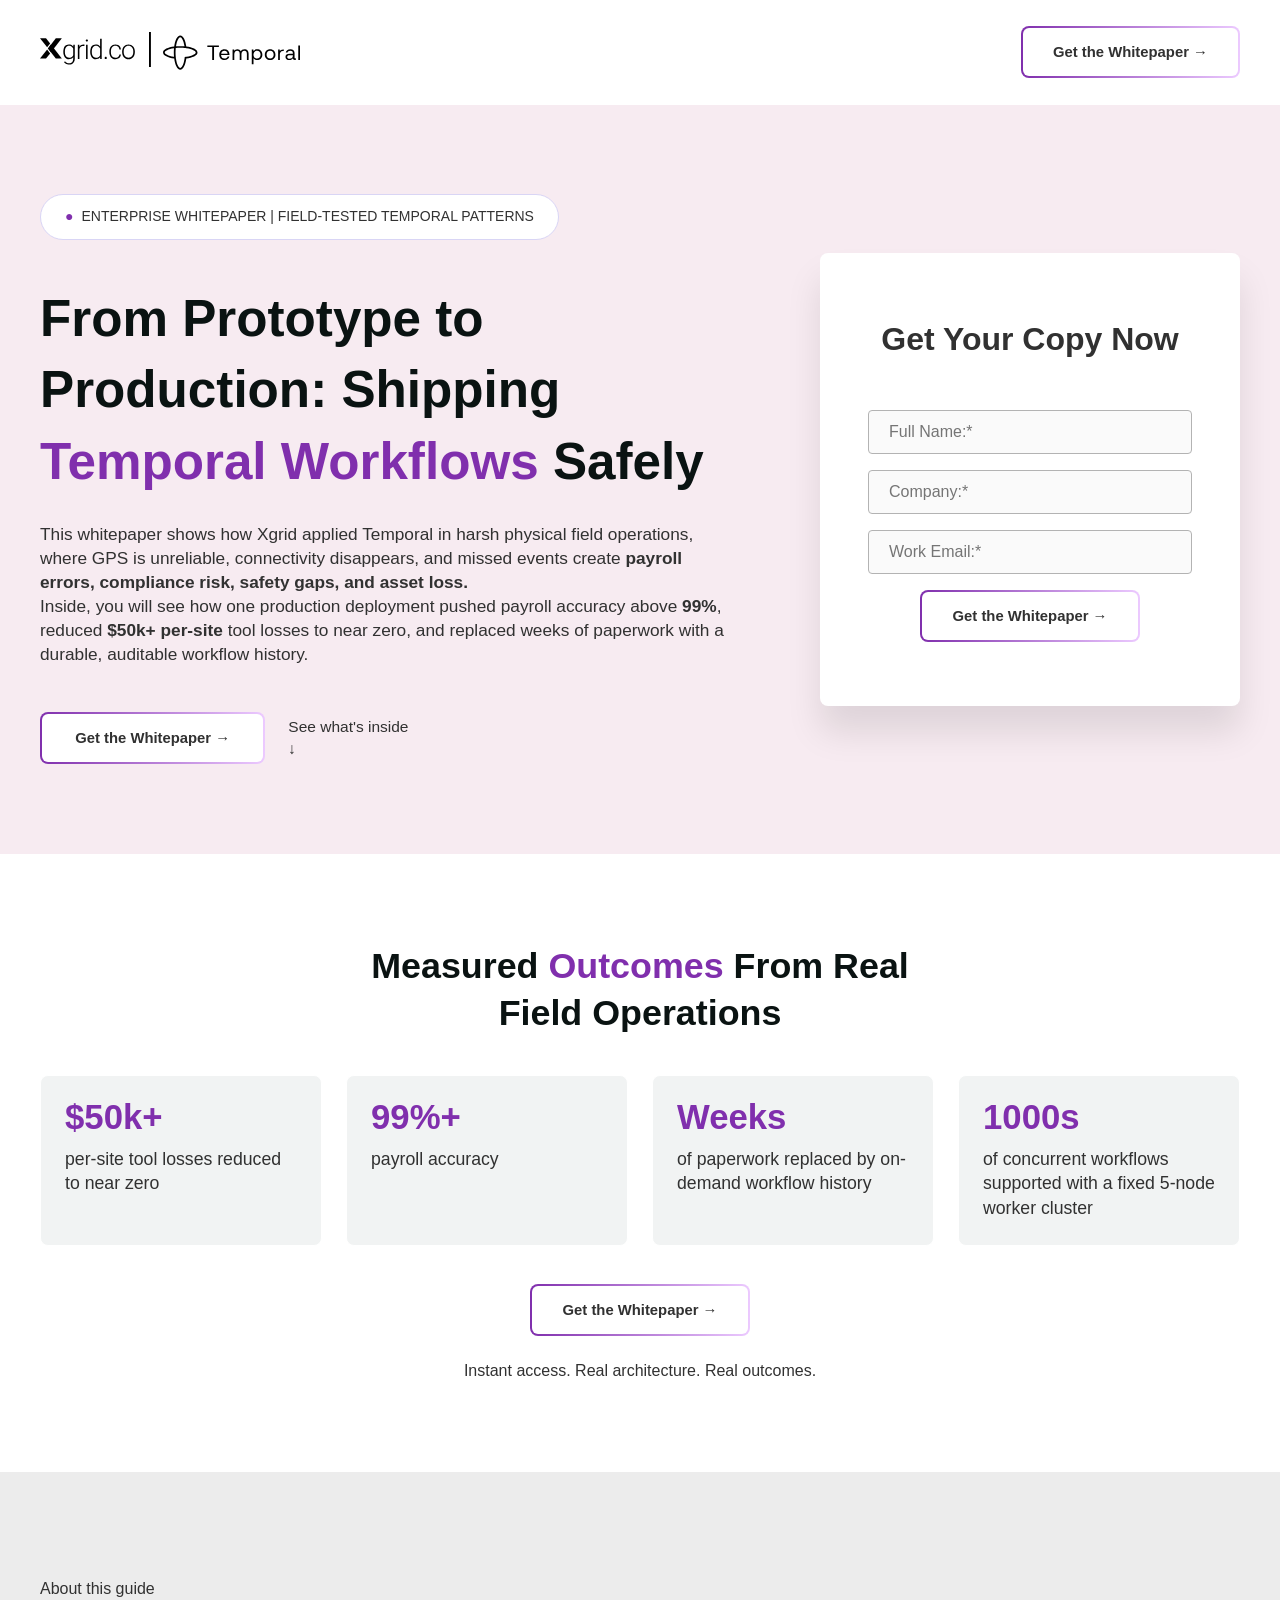
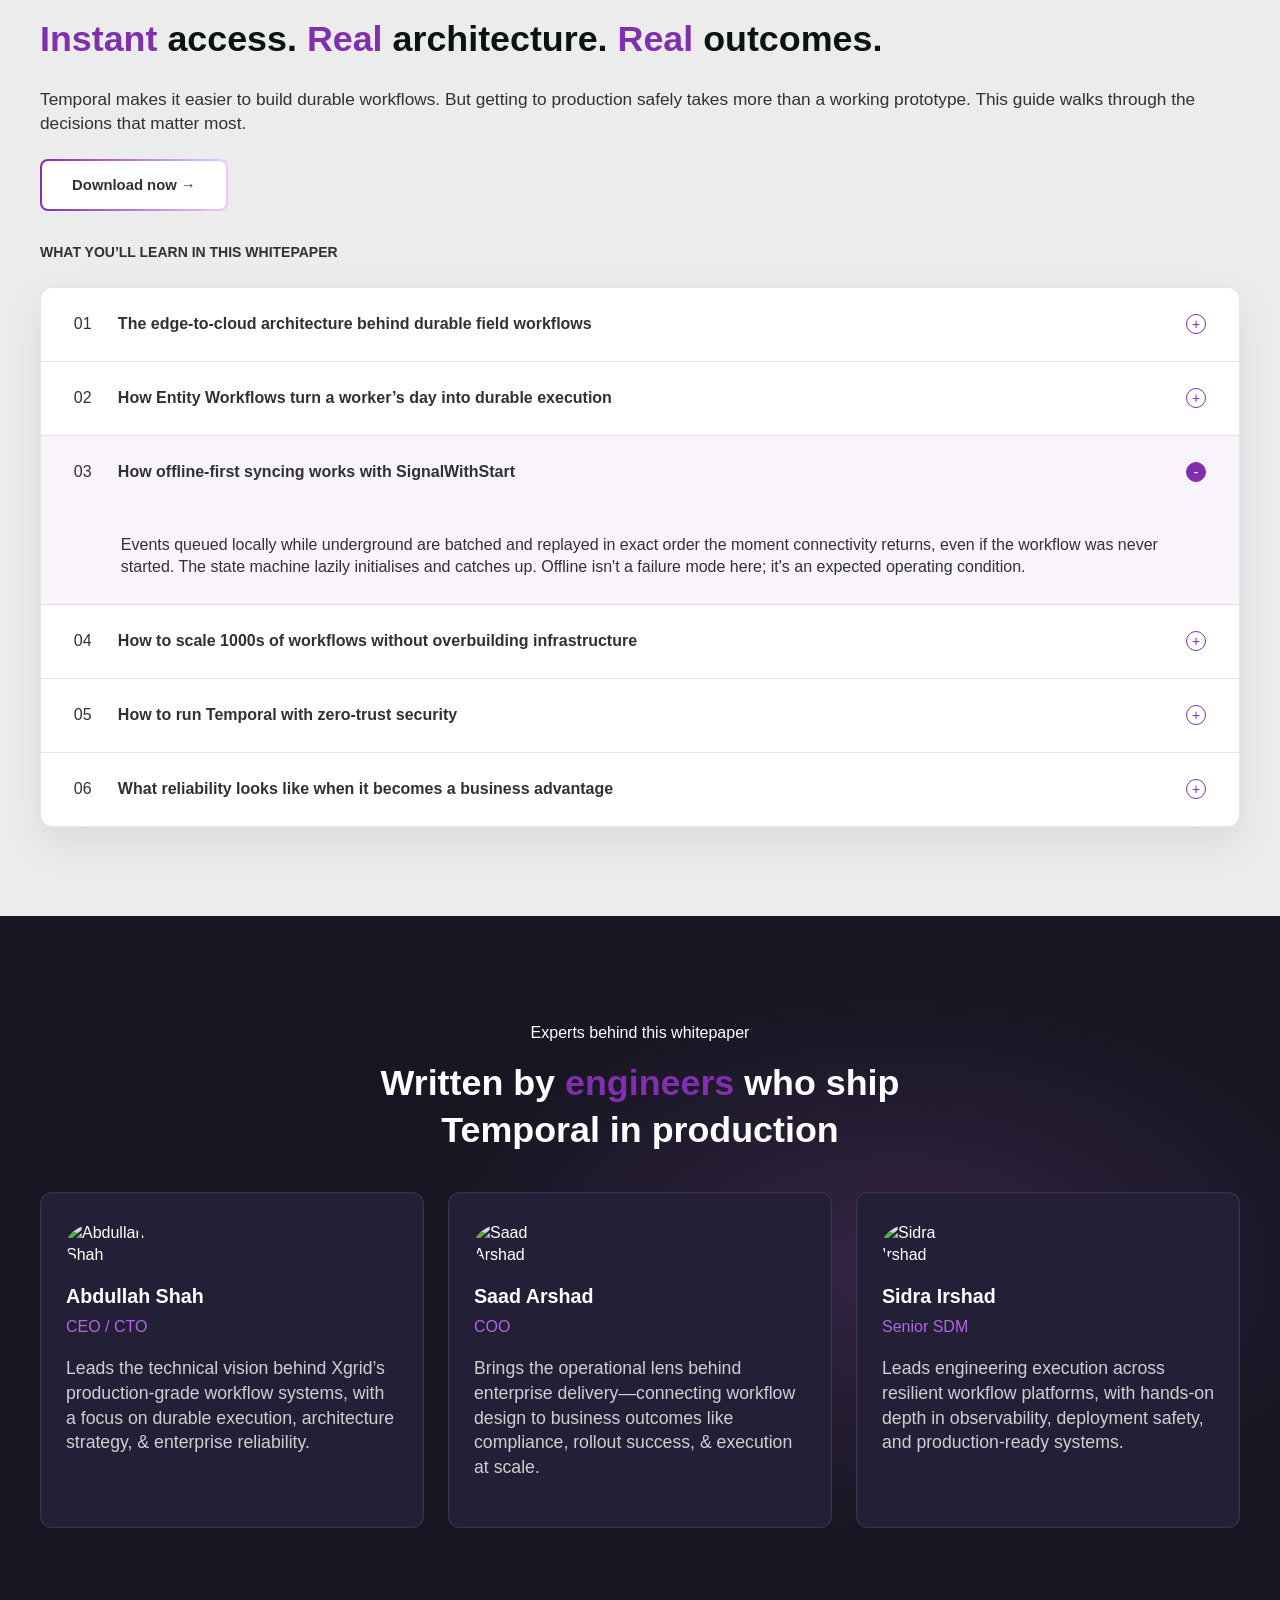
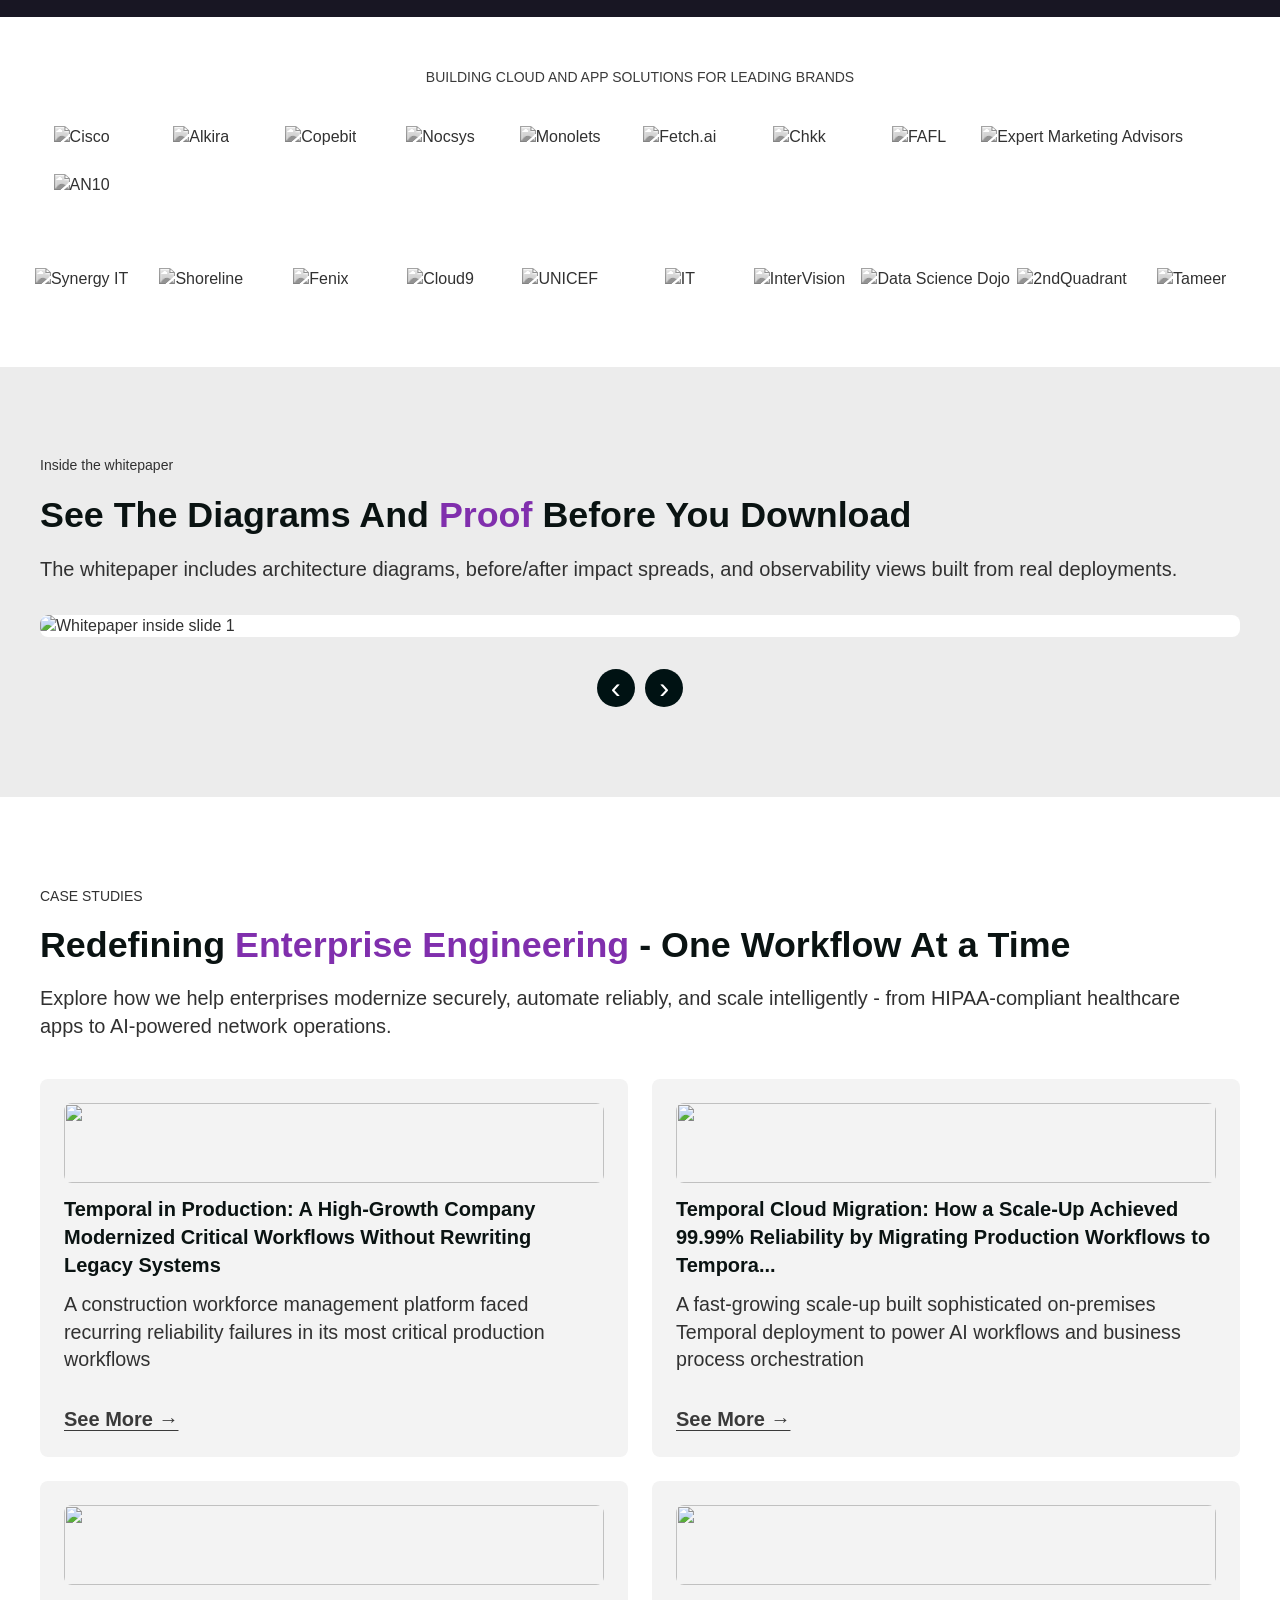
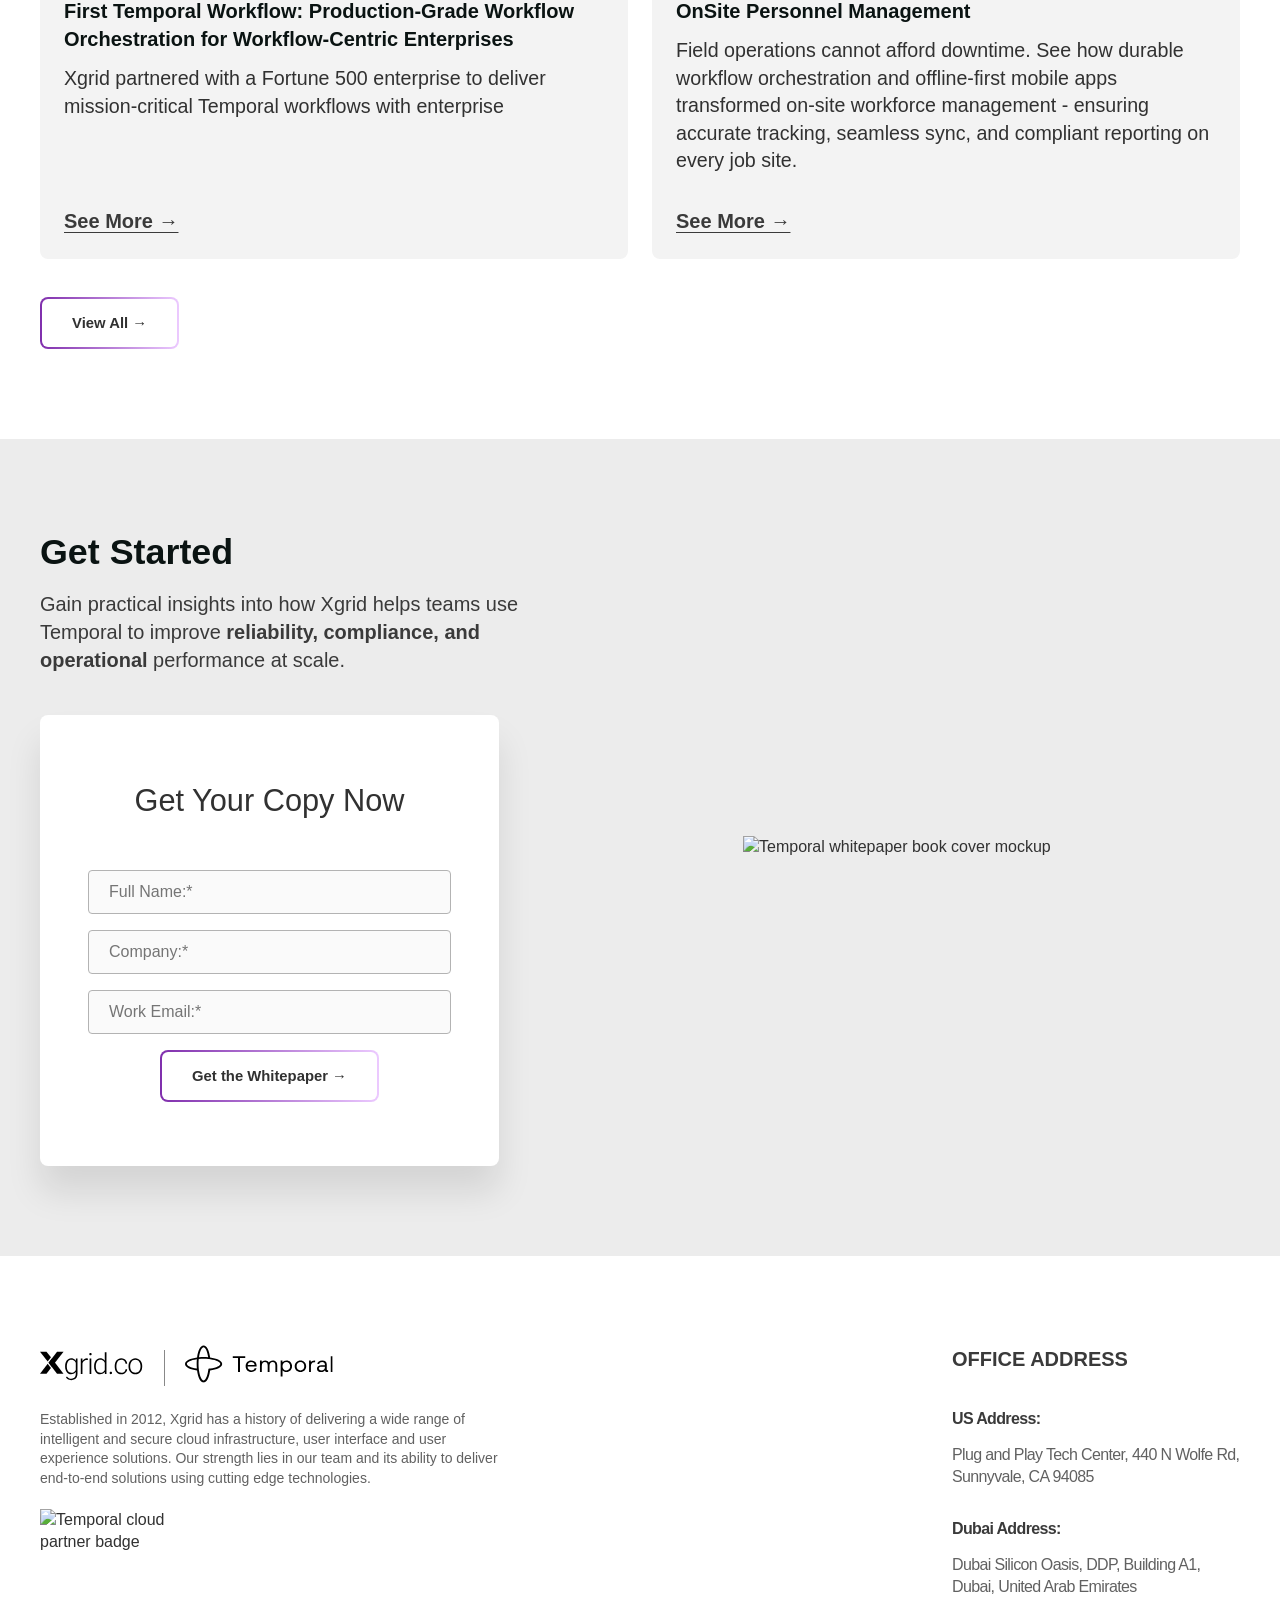
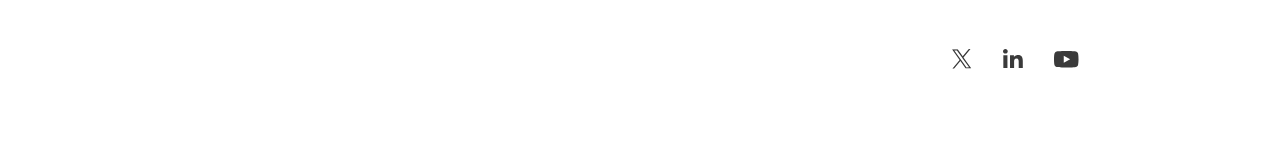
==== checklist.html @ 54983af6 "init" ====
<!doctype html>
<html lang="en">

<head>
  <meta charset="UTF-8" />
  <meta name="viewport" content="width=device-width, initial-scale=1.0" />
  <title>Temporal Whitepaper Landing Page</title>
  <link rel="stylesheet" href="styles/main.css" />
</head>

<body>
  <main class="whitepaper-page">
    <header class="site-header" aria-label="Top header">
      <div class="container site-header__inner">
        <div class="site-header__logos">
          <a class="site-header__brand" href="https://www.xgrid.co/" aria-label="Xgrid and Temporal"
            style=" margin-bottom: 0 !important; ">
            <svg width="104" height="38" viewBox="0 0 104 38" fill="none" xmlns="http://www.w3.org/2000/svg">
              <path d="M8.59235 17.6768L17.0143 28.6657H23.5039L11.803 13.4921L8.59235 17.6768Z" fill="black" />
              <path d="M23.5442 6.6478L11.8176 21.8723L8.59235 17.6771L17.0546 6.6478H23.5442Z" fill="black" />
              <path d="M0.000366211 28.6662L7.70159 18.8565L10.9268 23.0517L6.48995 28.6662H0.000366211Z"
                fill="black" />
              <path d="M0.000305176 6.64792L7.70153 16.4575L10.9268 12.2624L6.48989 6.64792H0.000305176Z"
                fill="black" />
              <path
                d="M35.9117 13.6243H37.489V28.7289C37.489 30.0646 37.2332 31.2109 36.7216 32.1676C36.2196 33.1244 35.5044 33.8586 34.576 34.3701C33.6571 34.8816 32.5725 35.1374 31.322 35.1374C30.6874 35.1374 30.0337 35.0379 29.3611 34.839C28.698 34.6495 28.0681 34.3559 27.4713 33.958C26.8839 33.5696 26.3819 33.0865 25.9651 32.5087L26.9171 31.4714C27.5423 32.2292 28.2102 32.7834 28.9206 33.1339C29.6311 33.4938 30.3984 33.6738 31.2226 33.6738C32.1983 33.6738 33.0224 33.4796 33.695 33.0912C34.3771 32.7028 34.8934 32.1439 35.2439 31.4145C35.6038 30.6851 35.7838 29.8089 35.7838 28.7858V17.0061L35.9117 13.6243ZM25.1125 21.4679V21.1695C25.1125 19.9759 25.2451 18.9007 25.5104 17.9439C25.7851 16.9777 26.1782 16.1535 26.6898 15.4715C27.2013 14.78 27.8218 14.2542 28.5512 13.8942C29.2901 13.5248 30.1237 13.3401 31.0521 13.3401C31.9425 13.3401 32.7335 13.4869 33.425 13.7806C34.1166 14.0742 34.7134 14.4958 35.2154 15.0452C35.7175 15.5946 36.1201 16.2483 36.4232 17.0061C36.7359 17.764 36.9632 18.607 37.1053 19.5354V23.3293C36.9916 24.2008 36.7832 25.0013 36.4801 25.7307C36.1769 26.4507 35.7743 27.0806 35.2723 27.6206C34.7702 28.1511 34.1639 28.5632 33.4535 28.8568C32.7525 29.141 31.9425 29.2831 31.0236 29.2831C30.1048 29.2831 29.2806 29.0936 28.5512 28.7147C27.8218 28.3358 27.2013 27.8006 26.6898 27.1091C26.1782 26.4081 25.7851 25.5792 25.5104 24.6224C25.2451 23.6656 25.1125 22.6141 25.1125 21.4679ZM26.8176 21.1695V21.4679C26.8176 22.3678 26.9076 23.2014 27.0876 23.9688C27.2676 24.7361 27.5423 25.4039 27.9118 25.9723C28.2812 26.5407 28.7501 26.9859 29.3185 27.308C29.8869 27.6301 30.5547 27.7911 31.322 27.7911C32.2978 27.7911 33.1172 27.6064 33.7803 27.2369C34.4434 26.858 34.9691 26.3607 35.3575 25.7449C35.7459 25.1197 36.0301 24.4377 36.2101 23.6988V19.2796C36.1059 18.7776 35.9449 18.266 35.727 17.745C35.5186 17.224 35.2249 16.7456 34.846 16.3099C34.4765 15.8646 34.0029 15.5094 33.425 15.2441C32.8567 14.9694 32.1651 14.8321 31.3505 14.8321C30.5737 14.8321 29.8964 14.9931 29.3185 15.3152C28.7501 15.6373 28.2812 16.0872 27.9118 16.6651C27.5423 17.2335 27.2676 17.9013 27.0876 18.6686C26.9076 19.4359 26.8176 20.2696 26.8176 21.1695ZM42.4634 16.1678V28.9989H40.7725V13.6243H42.4208L42.4634 16.1678ZM47.9056 13.5106L47.863 15.0736C47.6735 15.0452 47.4888 15.0215 47.3088 15.0026C47.1289 14.9836 46.9347 14.9742 46.7262 14.9742C45.9874 14.9742 45.3385 15.1115 44.7796 15.3862C44.2301 15.6515 43.7659 16.0257 43.387 16.5088C43.0081 16.9824 42.7192 17.5413 42.5202 18.1855C42.3213 18.8202 42.2076 19.5022 42.1792 20.2317L41.554 20.4732C41.554 19.4691 41.6582 18.536 41.8666 17.674C42.075 16.8119 42.3924 16.0588 42.8186 15.4147C43.2544 14.761 43.7991 14.2542 44.4527 13.8942C45.1158 13.5248 45.8926 13.3401 46.7831 13.3401C47.001 13.3401 47.2141 13.359 47.4225 13.3969C47.6404 13.4253 47.8014 13.4632 47.9056 13.5106ZM51.3028 13.6243V28.9989H49.6119V13.6243H51.3028ZM49.3135 9.1909C49.3135 8.85935 49.413 8.58463 49.6119 8.36675C49.8203 8.1394 50.1092 8.02573 50.4787 8.02573C50.8292 8.02573 51.1086 8.1394 51.317 8.36675C51.5349 8.58463 51.6439 8.85935 51.6439 9.1909C51.6439 9.49404 51.5349 9.75928 51.317 9.98663C51.1086 10.2045 50.8292 10.3135 50.4787 10.3135C50.1092 10.3135 49.8203 10.2045 49.6119 9.98663C49.413 9.75928 49.3135 9.49404 49.3135 9.1909ZM64.7746 26.0149V7.17316H66.4797V28.9989H64.8882L64.7746 26.0149ZM54.1032 21.4679V21.1695C54.1032 19.9759 54.2406 18.9007 54.5153 17.9439C54.79 16.9777 55.1832 16.1535 55.6947 15.4715C56.2157 14.78 56.8409 14.2542 57.5704 13.8942C58.2998 13.5248 59.1239 13.3401 60.0428 13.3401C60.9427 13.3401 61.7385 13.4869 62.43 13.7806C63.1215 14.0742 63.7136 14.4958 64.2062 15.0452C64.7082 15.5946 65.1108 16.2483 65.414 17.0061C65.7266 17.764 65.9539 18.607 66.096 19.5354V23.3293C65.9824 24.2008 65.774 25.0013 65.4708 25.7307C65.1677 26.4507 64.7651 27.0806 64.263 27.6206C63.7609 28.1511 63.1547 28.5632 62.4442 28.8568C61.7432 29.141 60.9333 29.2831 60.0144 29.2831C59.105 29.2831 58.2856 29.0936 57.5561 28.7147C56.8267 28.3358 56.2062 27.8006 55.6947 27.1091C55.1832 26.4081 54.79 25.5792 54.5153 24.6224C54.2406 23.6656 54.1032 22.6141 54.1032 21.4679ZM55.8084 21.1695V21.4679C55.8084 22.3678 55.8984 23.2014 56.0784 23.9688C56.2583 24.7361 56.5331 25.4039 56.9025 25.9723C57.272 26.5407 57.7409 26.9859 58.3092 27.308C58.8776 27.6301 59.5502 27.7911 60.327 27.7911C61.3027 27.7911 62.1221 27.6064 62.7852 27.2369C63.4483 26.858 63.9788 26.3607 64.3767 25.7449C64.7746 25.1197 65.0635 24.4377 65.2435 23.6988V19.2796C65.1298 18.7776 64.964 18.266 64.7461 17.745C64.5283 17.224 64.2299 16.7456 63.8509 16.3099C63.4815 15.8646 63.0078 15.5094 62.43 15.2441C61.8616 14.9694 61.1701 14.8321 60.3554 14.8321C59.5692 14.8321 58.8918 14.9931 58.3235 15.3152C57.7551 15.6373 57.2814 16.0872 56.9025 16.6651C56.5331 17.2335 56.2583 17.9013 56.0784 18.6686C55.8984 19.4359 55.8084 20.2696 55.8084 21.1695ZM69.6353 27.9616C69.6353 27.6301 69.7395 27.3506 69.9479 27.1233C70.1658 26.8864 70.4595 26.768 70.8289 26.768C71.2078 26.768 71.5062 26.8817 71.7241 27.1091C71.942 27.3364 72.0509 27.6206 72.0509 27.9616C72.0509 28.2837 71.942 28.5584 71.7241 28.7858C71.5062 29.0131 71.2078 29.1268 70.8289 29.1268C70.4595 29.1268 70.1658 29.0131 69.9479 28.7858C69.7395 28.5584 69.6353 28.2837 69.6353 27.9616ZM81.2598 27.8195C81.9798 27.8195 82.6523 27.6869 83.2776 27.4217C83.9123 27.1469 84.4333 26.7443 84.8406 26.2139C85.2574 25.6739 85.4942 25.0155 85.5511 24.2387H87.171C87.1236 25.2145 86.8252 26.086 86.2758 26.8533C85.7358 27.6111 85.0253 28.2079 84.1443 28.6437C83.2728 29.07 82.3113 29.2831 81.2598 29.2831C80.1894 29.2831 79.2421 29.0889 78.4179 28.7005C77.6032 28.3121 76.9212 27.7722 76.3718 27.0806C75.8223 26.3796 75.4055 25.565 75.1213 24.6366C74.8466 23.6988 74.7093 22.6899 74.7093 21.61V21.0132C74.7093 19.9333 74.8466 18.9291 75.1213 18.0008C75.4055 17.063 75.8223 16.2483 76.3718 15.5567C76.9212 14.8557 77.6032 14.3111 78.4179 13.9227C79.2326 13.5343 80.1752 13.3401 81.2456 13.3401C82.3445 13.3401 83.3297 13.5627 84.2012 14.0079C85.0822 14.4531 85.7832 15.0831 86.3042 15.8978C86.8347 16.7125 87.1236 17.6787 87.171 18.7965H85.5511C85.5037 17.9724 85.2858 17.2619 84.8974 16.6651C84.5091 16.0683 83.9975 15.6089 83.3628 15.2868C82.7281 14.9647 82.0224 14.8036 81.2456 14.8036C80.3741 14.8036 79.6305 14.9742 79.0147 15.3152C78.399 15.6467 77.8969 16.1062 77.5085 16.6935C77.1296 17.2714 76.8501 17.9345 76.6702 18.6828C76.4902 19.4217 76.4002 20.1985 76.4002 21.0132V21.61C76.4002 22.4341 76.4854 23.2204 76.656 23.9688C76.8359 24.7077 77.1154 25.366 77.4943 25.9439C77.8827 26.5217 78.3848 26.9812 79.0005 27.3222C79.6257 27.6537 80.3788 27.8195 81.2598 27.8195ZM88.4936 21.5531V21.0842C88.4936 19.9664 88.6546 18.9339 88.9767 17.9866C89.2988 17.0393 89.7582 16.2199 90.355 15.5283C90.9613 14.8368 91.686 14.3016 92.5291 13.9227C93.3722 13.5343 94.31 13.3401 95.3425 13.3401C96.3846 13.3401 97.3271 13.5343 98.1702 13.9227C99.0133 14.3016 99.738 14.8368 100.344 15.5283C100.951 16.2199 101.415 17.0393 101.737 17.9866C102.059 18.9339 102.22 19.9664 102.22 21.0842V21.5531C102.22 22.671 102.059 23.7035 101.737 24.6508C101.415 25.5886 100.951 26.4033 100.344 27.0948C99.7475 27.7864 99.0275 28.3263 98.1844 28.7147C97.3413 29.0936 96.4035 29.2831 95.371 29.2831C94.3289 29.2831 93.3864 29.0936 92.5433 28.7147C91.7002 28.3263 90.9755 27.7864 90.3692 27.0948C89.763 26.4033 89.2988 25.5886 88.9767 24.6508C88.6546 23.7035 88.4936 22.671 88.4936 21.5531ZM90.1845 21.0842V21.5531C90.1845 22.3962 90.2982 23.1967 90.5255 23.9545C90.7529 24.7029 91.0844 25.3708 91.5202 25.9581C91.956 26.5359 92.4959 26.9906 93.1401 27.3222C93.7842 27.6537 94.5279 27.8195 95.371 27.8195C96.2046 27.8195 96.9387 27.6537 97.5734 27.3222C98.2176 26.9906 98.7576 26.5359 99.1933 25.9581C99.6291 25.3708 99.9559 24.7029 100.174 23.9545C100.401 23.1967 100.515 22.3962 100.515 21.5531V21.0842C100.515 20.2506 100.401 19.4596 100.174 18.7113C99.9559 17.9629 99.6243 17.295 99.1791 16.7077C98.7434 16.1204 98.2034 15.6562 97.5592 15.3152C96.9151 14.9742 96.1762 14.8036 95.3425 14.8036C94.5089 14.8036 93.77 14.9742 93.1259 15.3152C92.4912 15.6562 91.9512 16.1204 91.506 16.7077C91.0702 17.295 90.7387 17.9629 90.5113 18.7113C90.2934 19.4596 90.1845 20.2506 90.1845 21.0842Z"
                fill="black" />
            </svg>
          </a>
          <span class="header__divider">
            <svg xmlns="http://www.w3.org/2000/svg" width="2" height="33" viewBox="0 0 2 33" fill="none">
              <path d="M0.900177 0V32.8565" stroke="black" stroke-width="1.80035" />
            </svg>
          </span>
          <svg xmlns="http://www.w3.org/2000/svg" width="148" height="38" viewBox="0 0 148 38" fill="none">
            <g clip-path="url(#clip0_3141_47)">
              <path d="M47.7743 11.2256V13.0301H53.0196V26.9241H54.9948V13.0301H60.2401V11.2256H47.7743Z"
                fill="black" />
              <path
                d="M60.6488 21.2632C60.6488 24.6911 62.9192 27.0595 66.3929 27.0595C68.9803 27.0595 71.0706 25.4587 71.5246 23.158H69.6402C69.2543 24.6467 67.7997 25.4129 66.2567 25.4129C64.0998 25.4129 62.6695 23.9242 62.6013 21.7821V21.6241H71.592C71.6148 21.3535 71.6374 21.0828 71.6374 20.8346C71.5466 17.4286 69.3209 15.376 66.1431 15.376C62.8737 15.376 60.6488 17.7219 60.6488 21.2632ZM62.7149 20.0903C62.8965 18.2181 64.4631 17.0001 66.1659 17.0001C68.0041 17.0001 69.4579 18.1054 69.6395 20.0903H62.7149Z"
                fill="black" />
              <path
                d="M87.8773 15.376C85.8114 15.376 84.5626 16.3234 83.8588 17.564C83.2004 16.0978 81.8154 15.376 80.2035 15.376C78.4099 15.376 77.4337 16.2557 76.8207 17.0903L76.6624 15.5114H74.9589V26.9241H76.8207V20.9475C76.8207 18.6467 77.9785 17.0677 79.8857 17.0677C81.6566 17.0677 82.6782 18.2407 82.6782 20.4964V26.9241H84.54V20.8572C84.54 18.5114 85.7206 17.0677 87.6507 17.0677C89.3982 17.0677 90.3973 18.2407 90.3973 20.4964V26.9241H92.259V20.3835C92.259 16.752 90.284 15.376 87.8773 15.376Z"
                fill="black" />
              <path
                d="M101.5 15.376C99.5469 15.376 98.298 16.3008 97.5264 17.361L97.3685 15.5114H95.6647V31.4354H97.5264V25.1648C98.2302 26.2701 99.5469 27.0595 101.5 27.0595C104.609 27.0595 107.062 24.6911 107.062 21.2632C107.062 17.5188 104.609 15.376 101.5 15.376ZM101.318 25.4129C99.0473 25.4129 97.5032 23.6534 97.5032 21.2181C97.5032 18.7594 99.0473 17.0226 101.318 17.0226C103.519 17.0226 105.155 18.7594 105.155 21.2632C105.155 23.676 103.519 25.4129 101.318 25.4129Z"
                fill="black" />
              <path
                d="M115.446 27.0595C118.828 27.0595 121.19 24.6685 121.19 21.2632C121.19 17.767 118.828 15.376 115.446 15.376C112.062 15.376 109.701 17.767 109.701 21.2632C109.701 24.6685 112.062 27.0595 115.446 27.0595ZM115.446 25.4129C113.152 25.4129 111.608 23.6309 111.608 21.2632C111.608 18.8046 113.152 17.0226 115.446 17.0226C117.738 17.0226 119.282 18.8046 119.282 21.2632C119.282 23.6309 117.738 25.4129 115.446 25.4129Z"
                fill="black" />
              <path
                d="M129.603 15.5113C127.537 15.5113 126.468 16.3684 125.923 17.2481L125.765 15.5113H124.062V26.9241H125.923V21.1504C125.923 19.3233 126.764 17.3159 129.194 17.3159H130.125V15.5113H129.603Z"
                fill="black" />
              <path
                d="M142.558 25.1415C142.081 25.1415 141.786 24.9618 141.786 24.3978V19.5264C141.786 16.8422 140.175 15.376 137.223 15.376C134.43 15.376 132.592 16.7068 132.319 18.9625H134.181C134.408 17.7896 135.498 17.0226 137.132 17.0226C138.948 17.0226 139.924 17.9249 139.924 19.4136V20.2031H136.61C133.568 20.2031 131.956 21.3979 131.956 23.6986C131.956 25.7964 133.681 27.0595 136.224 27.0595C138.222 27.0595 139.288 26.1798 140.015 25.1422C140.038 26.2701 140.56 26.9241 142.104 26.9241H143.126V25.1415H142.558ZM139.924 22.2324C139.924 24.1498 138.676 25.4806 136.361 25.4806C134.817 25.4806 133.841 24.7136 133.841 23.5858C133.841 22.2775 134.771 21.7595 136.429 21.7595H139.924V22.2324Z"
                fill="black" />
              <path d="M145.767 11.2256V26.9241H147.629V11.2256H145.767Z" fill="black" />
              <path
                d="M25.1148 12.4259C24.2353 5.89113 22.0173 0.429642 18.5947 0.429642C15.1817 0.429642 12.9542 5.89113 12.0746 12.4259C5.49707 13.2998 -0.00012207 15.5034 -0.00012207 18.9037C-0.00012207 22.2946 5.49707 24.5076 12.0746 25.3815C12.9542 31.9164 15.1721 37.3778 18.5947 37.3778C22.0078 37.3778 24.2353 31.9164 25.1148 25.3815C31.6924 24.5076 37.1896 22.3041 37.1896 18.9037C37.1896 15.5034 31.6924 13.2903 25.1148 12.4259ZM11.8643 23.4629C5.56399 22.5606 1.88326 20.4899 1.88326 18.8942C1.88326 17.2985 5.55443 15.2279 11.8643 14.3256C11.7208 15.8358 11.6539 17.3745 11.6539 18.8942C11.6539 20.414 11.7208 21.9622 11.8643 23.4629ZM18.5947 2.2913C20.2008 2.2913 22.285 5.93862 23.1933 12.2074C21.6731 12.065 20.1244 11.9985 18.5947 11.9985C17.0651 11.9985 15.5163 12.0745 13.9962 12.2074C14.9044 5.94812 16.9885 2.2913 18.5947 2.2913ZM25.3252 23.4629C25.0192 23.5104 23.7382 23.6529 23.4227 23.6908C23.394 24.0137 23.2411 25.277 23.1933 25.581C22.285 31.8403 20.2008 35.4971 18.5947 35.4971C16.9885 35.4971 14.9044 31.8498 13.9962 25.581C13.9484 25.277 13.805 24.0043 13.7667 23.6908C13.6234 22.2091 13.5278 20.6134 13.5278 18.8942C13.5278 17.1751 13.6138 15.5889 13.7667 14.0976C15.2582 13.9552 16.8643 13.8601 18.5947 13.8601C20.3251 13.8601 21.9218 13.9456 23.4227 14.0976C23.7477 14.1261 25.0192 14.2781 25.3252 14.3256C31.6254 15.2279 35.3062 17.2985 35.3062 18.8942C35.3062 20.4899 31.6254 22.5606 25.3252 23.4629Z"
                fill="black" />
            </g>
            <defs>
              <clipPath id="clip0_3141_47">
                <rect width="147.629" height="37.8074" fill="white" />
              </clipPath>
            </defs>
          </svg>
        </div>

        <a class="button button--primary site-header__cta" href="#get-copy-form"
          style="margin-bottom: 0 !important;"><span>Get the
            Whitepaper →</span></a>
      </div>
    </header>

    <section class="section hero">
      <div class="container">
        <div class="hero__content">
          <div class="hero__copy">
            <p class="hero__eyebrow"> <b>●</b> <span>Enterprise Whitepaper | Field-Tested Temporal Patterns</span></p>
            <h1 class="hero__title">
              From Prototype to Production: Shipping <span>Temporal Workflows</span> Safely
            </h1>
            <p class="hero__text">
              This whitepaper shows how Xgrid applied Temporal in harsh physical field operations, where GPS is
              unreliable,
              connectivity disappears, and missed events create
              <strong>payroll errors, compliance risk, safety gaps, and asset loss.</strong>
            </p>
            <p class="hero__text">
              Inside, you will see how one production deployment pushed payroll accuracy above <strong>99%</strong>,
              reduced
              <strong>$50k+ per-site</strong> tool losses to near zero, and replaced weeks of paperwork with a durable,
              auditable
              workflow history.
            </p>
            <div class="hero__actions">
              <a class="button button--primary" href="#get-copy-form"><span>Get the Whitepaper →</span></a>
              <a class="hero__link" href="#inside"> See what's inside ↓</a>
            </div>
          </div>

          <aside class="hero__form-card" id="get-copy-form">
            <h2 class="hero__form-title">Get Your Copy Now</h2>
            <form class="hero__form" data-hs-form="whitepaper-download" novalidate>
              <label class="hero__field">
                <span class="sr-only">Full Name</span>
                <input type="text" name="full_name" placeholder="Full Name:*" />
              </label>
              <label class="hero__field">
                <span class="sr-only">Company</span>
                <input type="text" name="company" placeholder="Company:*" />
              </label>
              <label class="hero__field">
                <span class="sr-only">Work Email</span>
                <input type="email" name="email" placeholder="Work Email:*" />
              </label>
              <button class="button button--primary" type="submit">
                <span>Get the Whitepaper →</span>
              </button>
              <p class="form-feedback" data-form-feedback hidden></p>
            </form>
          </aside>
        </div>
      </div>
    </section>

    <section class="section proof">
      <div class="container">
        <div class="section-header section-header--proof">
          <h2 class="section-header__title">Measured <span>Outcomes</span> From Real Field Operations</h2>
        </div>
        <div class="proof__grid">
          <article class="proof__card">
            <h3 class="proof__value">$50k+</h3>
            <p class="proof__text">per-site tool losses reduced to near zero</p>
          </article>
          <article class="proof__card">
            <h3 class="proof__value">99%+</h3>
            <p class="proof__text">payroll accuracy</p>
          </article>
          <article class="proof__card">
            <h3 class="proof__value">Weeks</h3>
            <p class="proof__text">of paperwork replaced by on-demand workflow history</p>
          </article>
          <article class="proof__card">
            <h3 class="proof__value">1000s</h3>
            <p class="proof__text">of concurrent workflows supported with a fixed 5-node worker cluster</p>
          </article>
        </div>
        <div class="proof__cta">
          <a class="button button--primary" href="#get-copy-form"><span>Get the Whitepaper →</span></a>
          <p class="proof__micro">Instant access. Real architecture. Real outcomes.</p>
        </div>
      </div>
    </section>

    <section class="section intro" id="inside">
      <div class="container">
        <div class="section-header">
          <p class="section-header__label">About this guide</p>
          <h2 class="section-header__title"><span>Instant</span> access. <span>Real</span> architecture.
            <span>Real</span> outcomes.
          </h2>
        </div>
        <p class="intro__description">
          Temporal makes it easier to build durable workflows. But getting to production safely takes more than a
          working prototype.
          This guide walks through the decisions that matter most.
        </p>
        <a class="button button--primary" href="#get-copy-form"><span>Download now →</span></a>
        <h3 class="intro__learn-title">What you&rsquo;ll learn in this Whitepaper</h3>
        <div class="intro__faq-list">
          <details class="intro__faq-item">
            <summary><span>01</span>The edge-to-cloud architecture behind durable field workflows</summary>
            <p>Mobile apps absorb chaos at the edge; Temporal handles orchestration in the cloud. Business logic stays
              safe even when connectivity, GPS, and devices are all failing at once. See exactly how this boundary was
              drawn, and why it changed everything for on-site operations.</p>
          </details>
          <details class="intro__faq-item">
            <summary><span>02</span>How Entity Workflows turn a worker&rsquo;s day into durable execution</summary>
            <p>Each technician's shift runs as a long-lived Temporal workflow. Check-ins, task starts, breaks, and
              check-outs are all signals, logged immutably and enforced in sequence. No task can begin without a safety
              briefing. No check-out if tools are still signed out. Learn why this model outperforms request/response
              APIs for human-driven processes.</p>
          </details>
          <details class="intro__faq-item" open>
            <summary><span>03</span>How offline-first syncing works with SignalWithStart</summary>
            <p>Events queued locally while underground are batched and replayed in exact order the moment connectivity
              returns, even if the workflow was never started. The state machine lazily initialises and catches up.
              Offline isn't a failure mode here; it's an expected operating condition.</p>
          </details>
          <details class="intro__faq-item">
            <summary><span>04</span>How to scale 1000s of workflows without overbuilding infrastructure</summary>
            <p>Temporal's pull-based workers absorb morning spikes naturally. Signals are persisted immediately and
              pulled as capacity allows. USIS ran thousands of concurrent workflows across hundreds of sites on just
              five Kubernetes nodes, near 100% utilisation, without a single dropped check-in or auto-scaler in sight.
            </p>
          </details>
          <details class="intro__faq-item">
            <summary><span>05</span>How to run Temporal with zero-trust security</summary>
            <p>A Custom Data Converter encrypts every payload before it leaves the on-prem environment. Temporal Cloud
              orchestrates scheduling and sequencing without ever seeing plaintext. Full managed-service benefits, full
              data sovereignty: the playbook for any regulated industry adopting Temporal.</p>
          </details>
          <details class="intro__faq-item">
            <summary><span>06</span>What reliability looks like when it becomes a business advantage</summary>
            <p>Payroll jumped from ~80% to 99%+ accuracy. Tool losses per site dropped from $50k+ to near zero.
              Compliance records became exportable on demand. Management went from reactive to real-time, with live
              worker heatmaps, blocker alerts, and months of workflow data for analytics. Each architecture decision
              tied to a measurable outcome.</p>
          </details>
        </div>
      </div>
    </section>

    <section class="section experts">
      <div class="container">
        <div class="section-header">
          <p class="section-header__label">Experts behind this whitepaper</p>
          <h2 class="section-header__title">Written by <span>engineers</span> who ship Temporal in production</h2>
        </div>
        <div class="experts__grid">
          <article class="experts__card">
            <div class="experts__header">
              <img class="experts__image" src="/resources/wp-content/uploads/2026/05/abdullah.jpg"
                alt="Abdullah Shah" />
              <div class="experts__header-content">
                <h3 class="experts__name">Abdullah Shah</h3>
                <p class="experts__role">CEO / CTO</p>
              </div>
            </div>
            <p class="experts__bio">
              Leads the technical vision behind Xgrid’s production-grade workflow systems, with a focus on durable
              execution, architecture strategy, & enterprise reliability.
            </p>
          </article>
          <article class="experts__card">
            <div class="experts__header">
              <img class="experts__image" src="/resources/wp-content/uploads/2026/05/saad.jpg" alt="Saad Arshad" />
              <div class="experts__header-content">
                <h3 class="experts__name">Saad Arshad</h3>
                <p class="experts__role">COO</p>
              </div>
            </div>
            <p class="experts__bio">
              Brings the operational lens behind enterprise delivery—connecting workflow design to business outcomes
              like compliance, rollout success, & execution at scale. </p>
          </article>
          <article class="experts__card">
            <div class="experts__header">
              <img class="experts__image" src="/resources/wp-content/uploads/2026/05/sidra.jpg" alt="Sidra Irshad " />
              <div class="experts__header-content">
                <h3 class="experts__name">Sidra Irshad</h3>
                <p class="experts__role">Senior SDM</p>
              </div>
            </div>
            <p class="experts__bio">
              Leads engineering execution across resilient workflow platforms, with hands-on depth in observability,
              deployment safety, and production-ready systems. </p>
          </article>
        </div>
      </div>
    </section>

    <section class="section brands-marquee" aria-label="Client logos">
      <div class="">
        <p class="brands-marquee__title">BUILDING CLOUD AND APP SOLUTIONS FOR LEADING BRANDS</p>

        <div class="brands-marquee__items-wrap">
          <div class="marquee3k" data-speed="0.25">
            <div class="marquee3k__copy brands-marquee__items">
              <div class="brands-marquee__item"><img src="/resources/wp-content/uploads/2026/05/cisco.png"
                  alt="Cisco" /></div>
              <div class="brands-marquee__item"><img src="/resources/wp-content/uploads/2026/05/alkira.png"
                  alt="Alkira" />
              </div>
              <div class="brands-marquee__item"><img src="/resources/wp-content/uploads/2026/05/copebit.png"
                  alt="Copebit" />
              </div>
              <div class="brands-marquee__item"><img src="/resources/wp-content/uploads/2026/05/nocsys.png"
                  alt="Nocsys" />
              </div>
              <div class="brands-marquee__item"><img src="/resources/wp-content/uploads/2026/05/monolets.png"
                  alt="Monolets" />
              </div>
              <div class="brands-marquee__item"><img src="/resources/wp-content/uploads/2026/05/fetch.png"
                  alt="Fetch.ai" />
              </div>
              <div class="brands-marquee__item"><img src="/resources/wp-content/uploads/2026/05/chkk.png" alt="Chkk" />
              </div>
              <div class="brands-marquee__item"><img src="/resources/wp-content/uploads/2026/05/fafl.png" alt="FAFL" />
              </div>
              <div class="brands-marquee__item"><img src="/resources/wp-content/uploads/2026/05/expert.png"
                  alt="Expert Marketing Advisors" />
              </div>
              <div class="brands-marquee__item"><img src="/resources/wp-content/uploads/2026/05/an10.png" alt="AN10" />
              </div>
            </div>
          </div>

          <div class="marquee3k" data-speed="0.25" data-reverse="true">
            <div class="marquee3k__copy brands-marquee__items">
              <div class="brands-marquee__item"><img src="/resources/wp-content/uploads/2026/05/synergy.png"
                  alt="Synergy IT" />
              </div>
              <div class="brands-marquee__item"><img src="/resources/wp-content/uploads/2026/05/shoreline.png"
                  alt="Shoreline" />
              </div>
              <div class="brands-marquee__item"><img src="/resources/wp-content/uploads/2026/05/fenix.png"
                  alt="Fenix" /></div>
              <div class="brands-marquee__item"><img src="/resources/wp-content/uploads/2026/05/cloud.png"
                  alt="Cloud9" /></div>
              <div class="brands-marquee__item"><img src="/resources/wp-content/uploads/2026/05/unicef.png"
                  alt="UNICEF" />
              </div>
              <div class="brands-marquee__item"><img src="/resources/wp-content/uploads/2026/05/it.png" alt="IT" />
              </div>
              <div class="brands-marquee__item"><img src="/resources/wp-content/uploads/2026/05/intervision.png"
                  alt="InterVision" /></div>
              <div class="brands-marquee__item"><img src="/resources/wp-content/uploads/2026/05/datascience.png"
                  alt="Data Science Dojo" />
              </div>
              <div class="brands-marquee__item"><img src="/resources/wp-content/uploads/2026/05/2ndquadrant.png"
                  alt="2ndQuadrant" /></div>
              <div class="brands-marquee__item"><img src="/resources/wp-content/uploads/2026/05/tameer.png"
                  alt="Tameer" />
              </div>
            </div>
          </div>
        </div>
      </div>
    </section>

    <section class="section inside-slider" id="inside-slider">
      <div class="container">
        <div class="section-header">
          <p class="section-header__text">Inside the whitepaper</p>
          <h2 class="section-header__title">See The Diagrams And <span>Proof</span> Before You Download</h2>
          <p class="section-header__text inside-slider__text">
            The whitepaper includes architecture diagrams, before/after impact spreads, and observability views built
            from real
            deployments.
          </p>
        </div>

        <div class="inside-slider__panel js-inside-slider">
          <div class="inside-slider__track">
            <div class="inside-slider__slide">
              <img class="inside-slider__diagram"
                src="/resources/wp-content/themes/xgrid-resources-child/assets/img/inside-slider-1.jpg"
                alt="Whitepaper inside slide 1" />
            </div>
            <div class="inside-slider__slide">
              <img class="inside-slider__diagram"
                src="/resources/wp-content/themes/xgrid-resources-child/assets/img/inside-slider-2.jpg"
                alt="Whitepaper inside slide 2" />
            </div>
            <div class="inside-slider__slide">
              <img class="inside-slider__diagram"
                src="/resources/wp-content/themes/xgrid-resources-child/assets/img/inside-slider-3.jpg"
                alt="Whitepaper inside slide 3" />
            </div>
            <div class="inside-slider__slide">
              <img class="inside-slider__diagram"
                src="/resources/wp-content/themes/xgrid-resources-child/assets/img/inside-slider-4.jpg"
                alt="Whitepaper inside slide 4" />
            </div>
          </div>
        </div>

        <div class="inside-slider__controls" aria-label="Slider controls">
          <button class="inside-slider__control inside-slider__control--prev" type="button"
            aria-label="Previous slide">‹</button>
          <button class="inside-slider__control inside-slider__control--next" type="button"
            aria-label="Next slide">›</button>
        </div>
      </div>
    </section>

    <section class="section case-studies">
      <div class="container">
        <div class="section-header">
          <p class="section-header__text">Case Studies</p>
          <h2 class="section-header__title">Redefining <span>Enterprise Engineering</span> - One Workflow At a Time</h2>
          <p class="section-header__text case-studies__intro">
            Explore how we help enterprises modernize securely, automate reliably, and scale intelligently - from
            HIPAA-compliant
            healthcare apps to AI-powered network operations.
          </p>
        </div>
        <div class="case-studies__grid">
          <article class="case-studies__card">
            <img class="case-studies__thumb"
              src="/resources/wp-content/themes/xgrid-resources-child/assets/img/whitepaper-case-1.jpg" alt="" />
            <h3 class="case-studies__title">Temporal in Production: A High-Growth Company Modernized Critical Workflows
              Without Rewriting Legacy Systems</h3>
            <p class="case-studies__text">
              A construction workforce management platform faced recurring reliability failures in its most critical
              production workflows
            </p>
            <a class="case-studies__link"
              href="https://www.xgrid.co/resources/success-stories/temporal-zero-downtime-workflow-modernization/"><span>See
                More →</span></a>
          </article>
          <article class="case-studies__card">
            <img class="case-studies__thumb"
              src="/resources/wp-content/themes/xgrid-resources-child/assets/img/whitepaper-case-2.jpg" alt="" />
            <h3 class="case-studies__title">Temporal Cloud Migration: How a Scale-Up Achieved 99.99% Reliability by
              Migrating Production Workflows to Tempora...</h3>
            <p class="case-studies__text">
              A fast-growing scale-up built sophisticated on-premises Temporal deployment to power AI workflows and
              business process
              orchestration
            </p>
            <a class="case-studies__link"
              href="https://www.xgrid.co/resources/success-stories/temporal-cloud-migration-ai-workflows/"><span>See
                More →</span></a>
          </article>
          <article class="case-studies__card">
            <img class="case-studies__thumb"
              src="/resources/wp-content/themes/xgrid-resources-child/assets/img/whitepaper-case-3.jpg" alt="" />
            <h3 class="case-studies__title">First Temporal Workflow: Production-Grade Workflow Orchestration for
              Workflow-Centric Enterprises</h3>
            <p class="case-studies__text">
              Xgrid partnered with a Fortune 500 enterprise to deliver mission-critical Temporal workflows with
              enterprise
            </p>
            <a class="case-studies__link"
              href="https://www.xgrid.co/resources/success-stories/temporal-production-workflows-enterprise-scale/"><span>See
                More →</span></a>
          </article>
          <article class="case-studies__card">
            <img class="case-studies__thumb"
              src="/resources/wp-content/themes/xgrid-resources-child/assets/img/whitepaper-case-4.jpg" alt="" />
            <h3 class="case-studies__title">OnSite Personnel Management</h3>
            <p class="case-studies__text">
              Field operations cannot afford downtime. See how durable workflow orchestration and offline-first mobile
              apps transformed
              on-site workforce management - ensuring accurate tracking, seamless sync, and compliant reporting on every
              job site.
            </p>
            <a class="case-studies__link"
              href="https://www.xgrid.co/resources/success-stories/how-temporal-transforms-distributed-workforce-operations-into-a-guaranteed-execution-platform/"><span>See
                More →</span></a>
          </article>
        </div>
        <a class="button button--primary" href="https://www.xgrid.co/resources/success-stories/"><span>View All
            →</span></a>
      </div>
    </section>

    <section class="section get-started">
      <div class="container">
        <div class="get-started__layout">
          <div class="get-started__content">
            <div class="section-header">
              <h2 class="section-header__title">Get Started</h2>
              <p class="section-header__text get-started__intro">
                Gain practical insights into how Xgrid helps teams use Temporal to improve <strong>reliability,
                  compliance, and
                  operational</strong> performance at scale.
              </p>
            </div>
            <aside class="get-started__form-card">
              <h3 class="get-started__form-title">Get Your Copy Now</h3>
              <form class="get-started__form" data-hs-form="whitepaper-download" novalidate>
                <label class="get-started__field"><span class="sr-only">Full Name</span><input type="text"
                    name="full_name" placeholder="Full Name:*" /></label>
                <label class="get-started__field"><span class="sr-only">Company</span><input type="text" name="company"
                    placeholder="Company:*" /></label>
                <label class="get-started__field"><span class="sr-only">Work Email</span><input type="email"
                    name="email" placeholder="Work Email:*" /></label>
                <button class="button button--secondary get-started__button" type="submit"><span>Get the Whitepaper
                    →</span></button>
                <p class="form-feedback" data-form-feedback hidden></p>
              </form>
            </aside>
          </div>
          <div class="get-started__book-wrap">
            <img class="get-started__book" src="/resources/wp-content/uploads/2026/05/get-started-book.png"
              alt="Temporal whitepaper book cover mockup" />
          </div>
        </div>
      </div>
    </section>

    <footer class="section footer">
      <div class="container">
        <div class="footer__grid">
          <div class="footer__about">
            <div class="footer__brand">
              <span class="footer__brand-name">
                <svg width="104" height="38" viewBox="0 0 104 38" fill="none" xmlns="http://www.w3.org/2000/svg">
                  <path d="M8.59235 17.6768L17.0143 28.6657H23.5039L11.803 13.4921L8.59235 17.6768Z" fill="black" />
                  <path d="M23.5442 6.6478L11.8176 21.8723L8.59235 17.6771L17.0546 6.6478H23.5442Z" fill="black" />
                  <path d="M0.000366211 28.6662L7.70159 18.8565L10.9268 23.0517L6.48995 28.6662H0.000366211Z"
                    fill="black" />
                  <path d="M0.000305176 6.64792L7.70153 16.4575L10.9268 12.2624L6.48989 6.64792H0.000305176Z"
                    fill="black" />
                  <path
                    d="M35.9117 13.6243H37.489V28.7289C37.489 30.0646 37.2332 31.2109 36.7216 32.1676C36.2196 33.1244 35.5044 33.8586 34.576 34.3701C33.6571 34.8816 32.5725 35.1374 31.322 35.1374C30.6874 35.1374 30.0337 35.0379 29.3611 34.839C28.698 34.6495 28.0681 34.3559 27.4713 33.958C26.8839 33.5696 26.3819 33.0865 25.9651 32.5087L26.9171 31.4714C27.5423 32.2292 28.2102 32.7834 28.9206 33.1339C29.6311 33.4938 30.3984 33.6738 31.2226 33.6738C32.1983 33.6738 33.0224 33.4796 33.695 33.0912C34.3771 32.7028 34.8934 32.1439 35.2439 31.4145C35.6038 30.6851 35.7838 29.8089 35.7838 28.7858V17.0061L35.9117 13.6243ZM25.1125 21.4679V21.1695C25.1125 19.9759 25.2451 18.9007 25.5104 17.9439C25.7851 16.9777 26.1782 16.1535 26.6898 15.4715C27.2013 14.78 27.8218 14.2542 28.5512 13.8942C29.2901 13.5248 30.1237 13.3401 31.0521 13.3401C31.9425 13.3401 32.7335 13.4869 33.425 13.7806C34.1166 14.0742 34.7134 14.4958 35.2154 15.0452C35.7175 15.5946 36.1201 16.2483 36.4232 17.0061C36.7359 17.764 36.9632 18.607 37.1053 19.5354V23.3293C36.9916 24.2008 36.7832 25.0013 36.4801 25.7307C36.1769 26.4507 35.7743 27.0806 35.2723 27.6206C34.7702 28.1511 34.1639 28.5632 33.4535 28.8568C32.7525 29.141 31.9425 29.2831 31.0236 29.2831C30.1048 29.2831 29.2806 29.0936 28.5512 28.7147C27.8218 28.3358 27.2013 27.8006 26.6898 27.1091C26.1782 26.4081 25.7851 25.5792 25.5104 24.6224C25.2451 23.6656 25.1125 22.6141 25.1125 21.4679ZM26.8176 21.1695V21.4679C26.8176 22.3678 26.9076 23.2014 27.0876 23.9688C27.2676 24.7361 27.5423 25.4039 27.9118 25.9723C28.2812 26.5407 28.7501 26.9859 29.3185 27.308C29.8869 27.6301 30.5547 27.7911 31.322 27.7911C32.2978 27.7911 33.1172 27.6064 33.7803 27.2369C34.4434 26.858 34.9691 26.3607 35.3575 25.7449C35.7459 25.1197 36.0301 24.4377 36.2101 23.6988V19.2796C36.1059 18.7776 35.9449 18.266 35.727 17.745C35.5186 17.224 35.2249 16.7456 34.846 16.3099C34.4765 15.8646 34.0029 15.5094 33.425 15.2441C32.8567 14.9694 32.1651 14.8321 31.3505 14.8321C30.5737 14.8321 29.8964 14.9931 29.3185 15.3152C28.7501 15.6373 28.2812 16.0872 27.9118 16.6651C27.5423 17.2335 27.2676 17.9013 27.0876 18.6686C26.9076 19.4359 26.8176 20.2696 26.8176 21.1695ZM42.4634 16.1678V28.9989H40.7725V13.6243H42.4208L42.4634 16.1678ZM47.9056 13.5106L47.863 15.0736C47.6735 15.0452 47.4888 15.0215 47.3088 15.0026C47.1289 14.9836 46.9347 14.9742 46.7262 14.9742C45.9874 14.9742 45.3385 15.1115 44.7796 15.3862C44.2301 15.6515 43.7659 16.0257 43.387 16.5088C43.0081 16.9824 42.7192 17.5413 42.5202 18.1855C42.3213 18.8202 42.2076 19.5022 42.1792 20.2317L41.554 20.4732C41.554 19.4691 41.6582 18.536 41.8666 17.674C42.075 16.8119 42.3924 16.0588 42.8186 15.4147C43.2544 14.761 43.7991 14.2542 44.4527 13.8942C45.1158 13.5248 45.8926 13.3401 46.7831 13.3401C47.001 13.3401 47.2141 13.359 47.4225 13.3969C47.6404 13.4253 47.8014 13.4632 47.9056 13.5106ZM51.3028 13.6243V28.9989H49.6119V13.6243H51.3028ZM49.3135 9.1909C49.3135 8.85935 49.413 8.58463 49.6119 8.36675C49.8203 8.1394 50.1092 8.02573 50.4787 8.02573C50.8292 8.02573 51.1086 8.1394 51.317 8.36675C51.5349 8.58463 51.6439 8.85935 51.6439 9.1909C51.6439 9.49404 51.5349 9.75928 51.317 9.98663C51.1086 10.2045 50.8292 10.3135 50.4787 10.3135C50.1092 10.3135 49.8203 10.2045 49.6119 9.98663C49.413 9.75928 49.3135 9.49404 49.3135 9.1909ZM64.7746 26.0149V7.17316H66.4797V28.9989H64.8882L64.7746 26.0149ZM54.1032 21.4679V21.1695C54.1032 19.9759 54.2406 18.9007 54.5153 17.9439C54.79 16.9777 55.1832 16.1535 55.6947 15.4715C56.2157 14.78 56.8409 14.2542 57.5704 13.8942C58.2998 13.5248 59.1239 13.3401 60.0428 13.3401C60.9427 13.3401 61.7385 13.4869 62.43 13.7806C63.1215 14.0742 63.7136 14.4958 64.2062 15.0452C64.7082 15.5946 65.1108 16.2483 65.414 17.0061C65.7266 17.764 65.9539 18.607 66.096 19.5354V23.3293C65.9824 24.2008 65.774 25.0013 65.4708 25.7307C65.1677 26.4507 64.7651 27.0806 64.263 27.6206C63.7609 28.1511 63.1547 28.5632 62.4442 28.8568C61.7432 29.141 60.9333 29.2831 60.0144 29.2831C59.105 29.2831 58.2856 29.0936 57.5561 28.7147C56.8267 28.3358 56.2062 27.8006 55.6947 27.1091C55.1832 26.4081 54.79 25.5792 54.5153 24.6224C54.2406 23.6656 54.1032 22.6141 54.1032 21.4679ZM55.8084 21.1695V21.4679C55.8084 22.3678 55.8984 23.2014 56.0784 23.9688C56.2583 24.7361 56.5331 25.4039 56.9025 25.9723C57.272 26.5407 57.7409 26.9859 58.3092 27.308C58.8776 27.6301 59.5502 27.7911 60.327 27.7911C61.3027 27.7911 62.1221 27.6064 62.7852 27.2369C63.4483 26.858 63.9788 26.3607 64.3767 25.7449C64.7746 25.1197 65.0635 24.4377 65.2435 23.6988V19.2796C65.1298 18.7776 64.964 18.266 64.7461 17.745C64.5283 17.224 64.2299 16.7456 63.8509 16.3099C63.4815 15.8646 63.0078 15.5094 62.43 15.2441C61.8616 14.9694 61.1701 14.8321 60.3554 14.8321C59.5692 14.8321 58.8918 14.9931 58.3235 15.3152C57.7551 15.6373 57.2814 16.0872 56.9025 16.6651C56.5331 17.2335 56.2583 17.9013 56.0784 18.6686C55.8984 19.4359 55.8084 20.2696 55.8084 21.1695ZM69.6353 27.9616C69.6353 27.6301 69.7395 27.3506 69.9479 27.1233C70.1658 26.8864 70.4595 26.768 70.8289 26.768C71.2078 26.768 71.5062 26.8817 71.7241 27.1091C71.942 27.3364 72.0509 27.6206 72.0509 27.9616C72.0509 28.2837 71.942 28.5584 71.7241 28.7858C71.5062 29.0131 71.2078 29.1268 70.8289 29.1268C70.4595 29.1268 70.1658 29.0131 69.9479 28.7858C69.7395 28.5584 69.6353 28.2837 69.6353 27.9616ZM81.2598 27.8195C81.9798 27.8195 82.6523 27.6869 83.2776 27.4217C83.9123 27.1469 84.4333 26.7443 84.8406 26.2139C85.2574 25.6739 85.4942 25.0155 85.5511 24.2387H87.171C87.1236 25.2145 86.8252 26.086 86.2758 26.8533C85.7358 27.6111 85.0253 28.2079 84.1443 28.6437C83.2728 29.07 82.3113 29.2831 81.2598 29.2831C80.1894 29.2831 79.2421 29.0889 78.4179 28.7005C77.6032 28.3121 76.9212 27.7722 76.3718 27.0806C75.8223 26.3796 75.4055 25.565 75.1213 24.6366C74.8466 23.6988 74.7093 22.6899 74.7093 21.61V21.0132C74.7093 19.9333 74.8466 18.9291 75.1213 18.0008C75.4055 17.063 75.8223 16.2483 76.3718 15.5567C76.9212 14.8557 77.6032 14.3111 78.4179 13.9227C79.2326 13.5343 80.1752 13.3401 81.2456 13.3401C82.3445 13.3401 83.3297 13.5627 84.2012 14.0079C85.0822 14.4531 85.7832 15.0831 86.3042 15.8978C86.8347 16.7125 87.1236 17.6787 87.171 18.7965H85.5511C85.5037 17.9724 85.2858 17.2619 84.8974 16.6651C84.5091 16.0683 83.9975 15.6089 83.3628 15.2868C82.7281 14.9647 82.0224 14.8036 81.2456 14.8036C80.3741 14.8036 79.6305 14.9742 79.0147 15.3152C78.399 15.6467 77.8969 16.1062 77.5085 16.6935C77.1296 17.2714 76.8501 17.9345 76.6702 18.6828C76.4902 19.4217 76.4002 20.1985 76.4002 21.0132V21.61C76.4002 22.4341 76.4854 23.2204 76.656 23.9688C76.8359 24.7077 77.1154 25.366 77.4943 25.9439C77.8827 26.5217 78.3848 26.9812 79.0005 27.3222C79.6257 27.6537 80.3788 27.8195 81.2598 27.8195ZM88.4936 21.5531V21.0842C88.4936 19.9664 88.6546 18.9339 88.9767 17.9866C89.2988 17.0393 89.7582 16.2199 90.355 15.5283C90.9613 14.8368 91.686 14.3016 92.5291 13.9227C93.3722 13.5343 94.31 13.3401 95.3425 13.3401C96.3846 13.3401 97.3271 13.5343 98.1702 13.9227C99.0133 14.3016 99.738 14.8368 100.344 15.5283C100.951 16.2199 101.415 17.0393 101.737 17.9866C102.059 18.9339 102.22 19.9664 102.22 21.0842V21.5531C102.22 22.671 102.059 23.7035 101.737 24.6508C101.415 25.5886 100.951 26.4033 100.344 27.0948C99.7475 27.7864 99.0275 28.3263 98.1844 28.7147C97.3413 29.0936 96.4035 29.2831 95.371 29.2831C94.3289 29.2831 93.3864 29.0936 92.5433 28.7147C91.7002 28.3263 90.9755 27.7864 90.3692 27.0948C89.763 26.4033 89.2988 25.5886 88.9767 24.6508C88.6546 23.7035 88.4936 22.671 88.4936 21.5531ZM90.1845 21.0842V21.5531C90.1845 22.3962 90.2982 23.1967 90.5255 23.9545C90.7529 24.7029 91.0844 25.3708 91.5202 25.9581C91.956 26.5359 92.4959 26.9906 93.1401 27.3222C93.7842 27.6537 94.5279 27.8195 95.371 27.8195C96.2046 27.8195 96.9387 27.6537 97.5734 27.3222C98.2176 26.9906 98.7576 26.5359 99.1933 25.9581C99.6291 25.3708 99.9559 24.7029 100.174 23.9545C100.401 23.1967 100.515 22.3962 100.515 21.5531V21.0842C100.515 20.2506 100.401 19.4596 100.174 18.7113C99.9559 17.9629 99.6243 17.295 99.1791 16.7077C98.7434 16.1204 98.2034 15.6562 97.5592 15.3152C96.9151 14.9742 96.1762 14.8036 95.3425 14.8036C94.5089 14.8036 93.77 14.9742 93.1259 15.3152C92.4912 15.6562 91.9512 16.1204 91.506 16.7077C91.0702 17.295 90.7387 17.9629 90.5113 18.7113C90.2934 19.4596 90.1845 20.2506 90.1845 21.0842Z"
                    fill="black" />
                </svg>
              </span>
              <span class="footer__brand-divider" aria-hidden="true"></span>
              <span class="footer__brand-name">
                <svg xmlns="http://www.w3.org/2000/svg" width="148" height="38" viewBox="0 0 148 38" fill="none">
                  <g clip-path="url(#clip0_3141_47)">
                    <path d="M47.7743 11.2256V13.0301H53.0196V26.9241H54.9948V13.0301H60.2401V11.2256H47.7743Z"
                      fill="black" />
                    <path
                      d="M60.6488 21.2632C60.6488 24.6911 62.9192 27.0595 66.3929 27.0595C68.9803 27.0595 71.0706 25.4587 71.5246 23.158H69.6402C69.2543 24.6467 67.7997 25.4129 66.2567 25.4129C64.0998 25.4129 62.6695 23.9242 62.6013 21.7821V21.6241H71.592C71.6148 21.3535 71.6374 21.0828 71.6374 20.8346C71.5466 17.4286 69.3209 15.376 66.1431 15.376C62.8737 15.376 60.6488 17.7219 60.6488 21.2632ZM62.7149 20.0903C62.8965 18.2181 64.4631 17.0001 66.1659 17.0001C68.0041 17.0001 69.4579 18.1054 69.6395 20.0903H62.7149Z"
                      fill="black" />
                    <path
                      d="M87.8773 15.376C85.8114 15.376 84.5626 16.3234 83.8588 17.564C83.2004 16.0978 81.8154 15.376 80.2035 15.376C78.4099 15.376 77.4337 16.2557 76.8207 17.0903L76.6624 15.5114H74.9589V26.9241H76.8207V20.9475C76.8207 18.6467 77.9785 17.0677 79.8857 17.0677C81.6566 17.0677 82.6782 18.2407 82.6782 20.4964V26.9241H84.54V20.8572C84.54 18.5114 85.7206 17.0677 87.6507 17.0677C89.3982 17.0677 90.3973 18.2407 90.3973 20.4964V26.9241H92.259V20.3835C92.259 16.752 90.284 15.376 87.8773 15.376Z"
                      fill="black" />
                    <path
                      d="M101.5 15.376C99.5469 15.376 98.298 16.3008 97.5264 17.361L97.3685 15.5114H95.6647V31.4354H97.5264V25.1648C98.2302 26.2701 99.5469 27.0595 101.5 27.0595C104.609 27.0595 107.062 24.6911 107.062 21.2632C107.062 17.5188 104.609 15.376 101.5 15.376ZM101.318 25.4129C99.0473 25.4129 97.5032 23.6534 97.5032 21.2181C97.5032 18.7594 99.0473 17.0226 101.318 17.0226C103.519 17.0226 105.155 18.7594 105.155 21.2632C105.155 23.676 103.519 25.4129 101.318 25.4129Z"
                      fill="black" />
                    <path
                      d="M115.446 27.0595C118.828 27.0595 121.19 24.6685 121.19 21.2632C121.19 17.767 118.828 15.376 115.446 15.376C112.062 15.376 109.701 17.767 109.701 21.2632C109.701 24.6685 112.062 27.0595 115.446 27.0595ZM115.446 25.4129C113.152 25.4129 111.608 23.6309 111.608 21.2632C111.608 18.8046 113.152 17.0226 115.446 17.0226C117.738 17.0226 119.282 18.8046 119.282 21.2632C119.282 23.6309 117.738 25.4129 115.446 25.4129Z"
                      fill="black" />
                    <path
                      d="M129.603 15.5113C127.537 15.5113 126.468 16.3684 125.923 17.2481L125.765 15.5113H124.062V26.9241H125.923V21.1504C125.923 19.3233 126.764 17.3159 129.194 17.3159H130.125V15.5113H129.603Z"
                      fill="black" />
                    <path
                      d="M142.558 25.1415C142.081 25.1415 141.786 24.9618 141.786 24.3978V19.5264C141.786 16.8422 140.175 15.376 137.223 15.376C134.43 15.376 132.592 16.7068 132.319 18.9625H134.181C134.408 17.7896 135.498 17.0226 137.132 17.0226C138.948 17.0226 139.924 17.9249 139.924 19.4136V20.2031H136.61C133.568 20.2031 131.956 21.3979 131.956 23.6986C131.956 25.7964 133.681 27.0595 136.224 27.0595C138.222 27.0595 139.288 26.1798 140.015 25.1422C140.038 26.2701 140.56 26.9241 142.104 26.9241H143.126V25.1415H142.558ZM139.924 22.2324C139.924 24.1498 138.676 25.4806 136.361 25.4806C134.817 25.4806 133.841 24.7136 133.841 23.5858C133.841 22.2775 134.771 21.7595 136.429 21.7595H139.924V22.2324Z"
                      fill="black" />
                    <path d="M145.767 11.2256V26.9241H147.629V11.2256H145.767Z" fill="black" />
                    <path
                      d="M25.1148 12.4259C24.2353 5.89113 22.0173 0.429642 18.5947 0.429642C15.1817 0.429642 12.9542 5.89113 12.0746 12.4259C5.49707 13.2998 -0.00012207 15.5034 -0.00012207 18.9037C-0.00012207 22.2946 5.49707 24.5076 12.0746 25.3815C12.9542 31.9164 15.1721 37.3778 18.5947 37.3778C22.0078 37.3778 24.2353 31.9164 25.1148 25.3815C31.6924 24.5076 37.1896 22.3041 37.1896 18.9037C37.1896 15.5034 31.6924 13.2903 25.1148 12.4259ZM11.8643 23.4629C5.56399 22.5606 1.88326 20.4899 1.88326 18.8942C1.88326 17.2985 5.55443 15.2279 11.8643 14.3256C11.7208 15.8358 11.6539 17.3745 11.6539 18.8942C11.6539 20.414 11.7208 21.9622 11.8643 23.4629ZM18.5947 2.2913C20.2008 2.2913 22.285 5.93862 23.1933 12.2074C21.6731 12.065 20.1244 11.9985 18.5947 11.9985C17.0651 11.9985 15.5163 12.0745 13.9962 12.2074C14.9044 5.94812 16.9885 2.2913 18.5947 2.2913ZM25.3252 23.4629C25.0192 23.5104 23.7382 23.6529 23.4227 23.6908C23.394 24.0137 23.2411 25.277 23.1933 25.581C22.285 31.8403 20.2008 35.4971 18.5947 35.4971C16.9885 35.4971 14.9044 31.8498 13.9962 25.581C13.9484 25.277 13.805 24.0043 13.7667 23.6908C13.6234 22.2091 13.5278 20.6134 13.5278 18.8942C13.5278 17.1751 13.6138 15.5889 13.7667 14.0976C15.2582 13.9552 16.8643 13.8601 18.5947 13.8601C20.3251 13.8601 21.9218 13.9456 23.4227 14.0976C23.7477 14.1261 25.0192 14.2781 25.3252 14.3256C31.6254 15.2279 35.3062 17.2985 35.3062 18.8942C35.3062 20.4899 31.6254 22.5606 25.3252 23.4629Z"
                      fill="black" />
                  </g>
                  <defs>
                    <clipPath id="clip0_3141_47">
                      <rect width="147.629" height="37.8074" fill="white" />
                    </clipPath>
                  </defs>
                </svg>
              </span>
            </div>
            <p class="footer__about-text">
              Established in 2012, Xgrid has a history of delivering a wide range of intelligent and secure cloud
              infrastructure, user
              interface and user experience solutions. Our strength lies in our team and its ability to deliver
              end-to-end solutions
              using cutting edge technologies.
            </p>
            <img class="footer__badge" src="/resources/wp-content/uploads/2026/05/Cloud-Partner-Badge_Certified-2-1.png"
              alt="Temporal cloud partner badge" />
          </div>
          <nav class="footer__nav">
            <h3>Navigation</h3>
            <ul class="footer__list">
              <li><a href="#get-copy-form">About</a></li>
              <li><a href="#get-copy-form">Services</a></li>
              <li><a href="#get-copy-form">Projects</a></li>
            </ul>
          </nav>
          <address class="footer__address">
            <h3>OFFICE ADDRESS</h3>
            <div class="footer__address-block">
              <p class="footer__address-title">US Address:</p>
              <p class="footer__address-text">Plug and Play Tech Center, 440 N Wolfe Rd, Sunnyvale, CA 94085</p>
            </div>
            <div class="footer__address-block">
              <p class="footer__address-title">Dubai Address:</p>
              <p class="footer__address-text">Dubai Silicon Oasis, DDP, Building A1, Dubai, United Arab Emirates</p>
            </div>
            <div class="footer__socials">
              <a class="footer__social" href="https://twitter.com/xgridco" aria-label="X">
                <svg xmlns="http://www.w3.org/2000/svg" width="20" height="20" viewBox="0 0 20 20" fill="none">
                  <g clip-path="url(#clip0_3141_1600)">
                    <path
                      d="M11.4904 8.37775L18.4791 0.00914421L16.7943 0.0340114L10.7232 7.29889L5.68742 0.197949L0 0.281895L7.61684 11.0207L0.288023 19.7957L1.9728 19.7709L8.37999 12.0972L13.6993 19.5978L19.3867 19.5138L11.4904 8.37775ZM9.22169 11.0923L8.44906 10.0225L2.31109 1.51789L4.89925 1.47969L9.85425 8.34572L10.6237 9.41558L17.0637 18.3399L14.4756 18.3781L9.22169 11.0923Z"
                      fill="#3A3A3A" />
                  </g>
                  <defs>
                    <clipPath id="clip0_3141_1600">
                      <rect width="19.1007" height="19.516" fill="white"
                        transform="translate(0 0.281895) rotate(-0.84562)" />
                    </clipPath>
                  </defs>
                </svg>
              </a>
              <a class="footer__social" href="https://www.linkedin.com/company/xgrid/" aria-label="LinkedIn">
                <svg xmlns="http://www.w3.org/2000/svg" width="20" height="20" viewBox="0 0 20 20" fill="none">
                  <path
                    d="M4.45721 19.0843L0.35863 19.0933L0.334295 6.3488L4.43287 6.33979L4.45721 19.0843ZM2.37806 4.60583C1.06747 4.60871 0.00242885 3.56285 1.24182e-05 2.29734C-0.00114827 1.68947 0.247817 1.10595 0.692137 0.675147C1.13646 0.244341 1.73974 0.00153983 2.36926 0.00015696C2.99879 -0.00122591 3.60299 0.238923 4.04895 0.667773C4.49492 1.09662 4.74611 1.67905 4.74727 2.28691C4.74968 3.55242 3.68821 4.60295 2.37806 4.60583ZM19.7969 19.0506L15.7071 19.0596L15.6953 12.8557C15.6924 11.3771 15.6579 9.48104 13.5579 9.48566C11.427 9.49034 11.1035 11.0974 11.1067 12.7592L11.1187 19.0697L7.02456 19.0787L7.00022 6.33416L10.9311 6.32552L10.9344 8.06399L10.9918 8.06387C11.5371 7.06134 12.8717 6.00168 14.8658 5.9973C19.0138 5.98819 19.7814 8.62405 19.7879 12.0499L19.8013 19.0506L19.7969 19.0506Z"
                    fill="#3A3A3A" />
                </svg>
              </a>
              <a class="footer__social" href="https://www.youtube.com/channel/UCDwkO3gdvccO9jkiej5AYNQ"
                aria-label="YouTube">
                <svg xmlns="http://www.w3.org/2000/svg" width="25" height="17" viewBox="0 0 25 17" fill="none">
                  <path
                    d="M24.0192 2.563C23.7351 1.54424 22.9019 0.743275 21.8455 0.473217C19.9307 -0.0175222 12.256 -7.10997e-05 12.256 -7.10997e-05C12.256 -7.10997e-05 4.58136 0.0173799 2.66828 0.516823C1.61286 0.791726 0.782708 1.59643 0.502328 2.61647C-0.00710365 4.46537 7.65064e-06 8.3205 7.65064e-06 8.3205C7.65064e-06 8.3205 0.00711895 12.1756 0.523368 14.0222C0.807508 15.0409 1.64056 15.8085 2.69699 16.0785C4.61189 16.5693 12.2865 16.5518 12.2865 16.5518C12.2865 16.5518 19.9611 16.5344 21.8742 16.0349C22.9296 15.7601 23.7599 14.9888 24.0402 13.9687C24.5497 12.1198 24.5426 8.26469 24.5426 8.26469C24.5426 8.26469 24.5354 4.40957 24.0192 2.563ZM9.76769 11.7985L9.75478 4.79814L16.1757 8.2838L9.76769 11.7985Z"
                    fill="#3A3A3A" />
                </svg>
              </a>
            </div>
          </address>
        </div>
      </div>
    </footer>

    <a class="floating-pill" href="#get-copy-form">
      <span class="floating-pill__icon">
        <svg width="13" height="12" viewBox="0 0 13 12" fill="none" xmlns="http://www.w3.org/2000/svg">
          <path
            d="M-1.46031e-05 5.44001L0.863985 4.59201L5.56799 9.26401V1.14441e-05H6.87999V9.23201L11.568 4.57601L12.432 5.44001L6.57599 11.2H5.85599L-1.46031e-05 5.44001Z"
            fill="white" />
        </svg>
      </span>
      <span class="floating-pill__text">Download Whitepaper</span>
    </a>
  </main>

  <script>
    const body = document.body;

    window.addEventListener('scroll', () => {
      const scrollTop = window.scrollY;
      const windowHeight = window.innerHeight;
      const docHeight = document.documentElement.scrollHeight;

      // Add class after 300px scroll
      if (scrollTop > 300) {
        body.classList.add('scrolled-300');
      } else {
        body.classList.remove('scrolled-300');
      }

      // Check if user is within 300px from bottom
      if (scrollTop + windowHeight >= docHeight - 300) {
        body.classList.add('near-bottom');
        body.classList.remove('near-top');
      } else {
        body.classList.remove('near-bottom');
        body.classList.add('near-top');
      }
    });
  </script>

  <script src="https://cdn.jsdelivr.net/npm/marquee3000@1.0.6/marquee3k.min.js"></script>

  <script>
    // Initialize Marquee3000 for brand marquees
    if (document.readyState === 'loading') {
      document.addEventListener('DOMContentLoaded', () => {
        Marquee3k.init();
      });
    } else {
      Marquee3k.init();
    }
  </script>

  <script>
    class InsideSlider {
      constructor(root) {
        try {
          this.root = root;
          this.track = root.querySelector(".inside-slider__track");
          this.slides = Array.from(root.querySelectorAll(".inside-slider__slide"));

          if (!this.track || this.slides.length === 0) return;

          this.prevBtn = document.querySelector(".inside-slider__control--prev");
          this.nextBtn = document.querySelector(".inside-slider__control--next");
          this.index = 0;
          this.startX = 0;
          this.deltaX = 0;
          this.isDragging = false;
          this.threshold = 60;
          this.init();
        } catch (e) {
          console.warn('InsideSlider init error:', e);
        }
      }

      init() {
        try {
          if (!this.track || this.slides.length === 0) return;

          this.prevBtn?.addEventListener("click", () => this.goTo(this.index - 1));
          this.nextBtn?.addEventListener("click", () => this.goTo(this.index + 1));

          this.root.addEventListener("touchstart", (event) => this.onTouchStart(event), { passive: true });
          this.root.addEventListener("touchmove", (event) => this.onTouchMove(event), { passive: true });
          this.root.addEventListener("touchend", () => this.onTouchEnd());

          this.root.addEventListener("pointerdown", (event) => this.onPointerDown(event));
          window.addEventListener("pointermove", (event) => this.onPointerMove(event));
          window.addEventListener("pointerup", () => this.onPointerUp());

          this.slides.forEach((slide) => {
            const image = slide.querySelector("img");
            if (image) {
              if (image.complete) this.updateHeight();
              image.addEventListener("load", () => this.updateHeight());
            }
          });

          window.addEventListener("resize", () => this.updateHeight());
          this.goTo(0, false);
        } catch (e) {
          console.warn('InsideSlider setup error:', e);
        }
      }

      onTouchStart(event) {
        this.startX = event.touches[0].clientX;
        this.deltaX = 0;
      }

      onTouchMove(event) {
        this.deltaX = event.touches[0].clientX - this.startX;
      }

      onTouchEnd() {
        if (Math.abs(this.deltaX) > this.threshold) {
          this.goTo(this.index + (this.deltaX < 0 ? 1 : -1));
        }
      }

      onPointerDown(event) {
        if (event.pointerType === "mouse" && event.button !== 0) return;
        this.isDragging = true;
        this.startX = event.clientX;
        this.deltaX = 0;
      }

      onPointerMove(event) {
        if (!this.isDragging) return;
        this.deltaX = event.clientX - this.startX;
      }

      onPointerUp() {
        if (!this.isDragging) return;
        this.isDragging = false;
        if (Math.abs(this.deltaX) > this.threshold) {
          this.goTo(this.index + (this.deltaX < 0 ? 1 : -1));
        }
      }

      goTo(index, animate = true) {
        try {
          const total = this.slides.length;
          this.index = (index + total) % total;
          this.track.style.transition = animate ? "transform 500ms ease" : "none";
          this.track.style.transform = `translateX(-${this.index * 100}%)`;
          this.updateHeight();
        } catch (e) {
          console.warn('InsideSlider goTo error:', e);
        }
      }

      updateHeight() {
        try {
          const activeSlide = this.slides[this.index];
          if (!activeSlide) return;
          const image = activeSlide.querySelector("img");
          const height = image ? image.getBoundingClientRect().height : activeSlide.getBoundingClientRect().height;
          if (height > 0) {
            this.root.style.height = `${height}px`;
          }
        } catch (e) {
          console.warn('InsideSlider updateHeight error:', e);
        }
      }
    }

    function initInsideSlider() {
      try {
        const insideSliderElement = document.querySelector(".js-inside-slider");
        if (insideSliderElement) {
          new InsideSlider(insideSliderElement);
        }
      } catch (e) {
        console.warn('InsideSlider init failed:', e);
      }
    }

    if (document.readyState === 'loading') {
      document.addEventListener('DOMContentLoaded', initInsideSlider);
    } else {
      initInsideSlider();
    }

    const HS_PORTAL_ID = "4404057";
    const HS_FORM_ID = "e3113b58-aa84-45c1-ad9a-bcab72776e51";
    const HS_ENDPOINT = `https://api.hsforms.com/submissions/v3/integration/submit/${HS_PORTAL_ID}/${HS_FORM_ID}`;

    const validators = {
      full_name(value) {
        const trimmed = value.trim();
        if (!trimmed) return "Full Name is required";
        if (trimmed.length < 3) return "Full Name must be at least 3 characters";
        if (trimmed.length > 50) return "Full Name must be at most 50 characters";
        if (!/^[a-zA-Z\s.'-]+$/.test(trimmed)) return "Name can only contain letters and valid characters";
        return "";
      },
      email(value) {
        const trimmed = value.trim().toLowerCase();
        if (!trimmed) return "Email is required";
        if (!/^[^\s@]+@[^\s@]+\.[^\s@]{2,}$/.test(trimmed)) return "Enter a valid email";
        return "";
      },
      company(value) {
        const trimmed = value.trim();
        if (!trimmed) return "Company is required";
        if (trimmed.length < 2) return "Company must be at least 2 characters";
        if (trimmed.length > 75) return "Company must be at most 75 characters";
        if (!/^[a-zA-Z0-9\s&.,'-]+$/.test(trimmed)) return "Company contains invalid characters";
        return "";
      },
    };

    function validateForm(form) {
      try {
        const fields = ["full_name", "email", "company"];
        let errorMessage = "";

        fields.forEach((fieldName) => {
          const input = form.elements[fieldName];
          if (!input) return;
          const error = validators[fieldName](input.value || "");
          input.classList.toggle("is-error", !!error);
          if (!errorMessage && error) errorMessage = error;
        });

        return errorMessage;
      } catch (e) {
        console.warn('Form validation error:', e);
        return "Validation error occurred";
      }
    }

    async function submitToHubSpot(form) {
      try {
        const data = new FormData(form);
        const fields = ["full_name", "email", "company"]
          .map((name) => ({ name, value: String(data.get(name) || "").trim() }))
          .filter((item) => item.value !== "");

        const payload = {
          fields,
          context: {
            pageUri: window.location.href,
            pageName: document.title,
          },
        };

        const controller = new AbortController();
        const timeoutId = setTimeout(() => controller.abort(), 8000);

        const res = await fetch(HS_ENDPOINT, {
          method: "POST",
          headers: { "Content-Type": "application/json" },
          body: JSON.stringify(payload),
          signal: controller.signal,
        });

        clearTimeout(timeoutId);

        if (!res.ok) {
          const err = await res.json().catch(() => ({}));
          throw new Error(err?.message || `HubSpot error ${res.status}`);
        }

        return res.json();
      } catch (e) {
        console.warn('HubSpot submission error:', e);
        throw e;
      }
    }

    function setFeedback(form, message, type) {
      try {
        const feedback = form.querySelector("[data-form-feedback]");
        if (!feedback) return;
        feedback.hidden = !message;
        feedback.textContent = message || "";
        feedback.classList.remove("form-feedback--error", "form-feedback--success");
        if (message && type) feedback.classList.add(`form-feedback--${type}`);
      } catch (e) {
        console.warn('Feedback error:', e);
      }
    }

    function bindHubSpotForms() {
      try {
        const forms = document.querySelectorAll("[data-hs-form]");
        if (forms.length === 0) return;

        forms.forEach((form) => {
          form.addEventListener("submit", async (event) => {
            event.preventDefault();
            setFeedback(form, "", "");

            try {
              const validationError = validateForm(form);
              if (validationError) {
                setFeedback(form, validationError, "error");
                return;
              }

              const button = form.querySelector("button[type='submit']");
              const originalLabel = button ? button.textContent : "";
              if (button) {
                button.disabled = true;
                button.textContent = "Submitting...";
              }

              try {
                await submitToHubSpot(form);
                form.reset();
                form.querySelectorAll("input").forEach((input) => input.classList.remove("is-error"));
                setFeedback(form, "Thanks! Your form has been submitted.", "success");
              } catch (error) {
                setFeedback(form, error.message || "Something went wrong. Please try again.", "error");
              } finally {
                if (button) {
                  button.disabled = false;
                  button.textContent = originalLabel;
                }
              }
            } catch (e) {
              console.warn('Form submission error:', e);
              setFeedback(form, "An unexpected error occurred", "error");
            }
          });
        });
      } catch (e) {
        console.warn('Form binding error:', e);
      }
    }

    if (document.readyState === 'loading') {
      document.addEventListener('DOMContentLoaded', bindHubSpotForms);
    } else {
      bindHubSpotForms();
    }

    const ALLOW_MULTIPLE_FAQS_OPEN = false;

    function initFAQs() {
      try {
        if (!ALLOW_MULTIPLE_FAQS_OPEN) {
          const faqItems = document.querySelectorAll(".intro__faq-item");
          if (faqItems.length === 0) return;

          faqItems.forEach((faqItem) => {
            faqItem.addEventListener("toggle", () => {
              if (!faqItem.open) {
                return;
              }

              faqItems.forEach((otherFaqItem) => {
                if (otherFaqItem !== faqItem) {
                  otherFaqItem.open = false;
                }
              });
            });
          });
        }
      } catch (e) {
        console.warn('FAQ init error:', e);
      }
    }

    if (document.readyState === 'loading') {
      document.addEventListener('DOMContentLoaded', initFAQs);
    } else {
      initFAQs();
    }
  </script>
</body>

</html>
---- styles/main.css ----
:root {
  --color-accent: #802fad;
  --color-accent-soft: #b365de;
  --color-bg-dark: #181623;
  --color-bg-light: #ececec;
  --color-border-soft: #d9d5f5;
  --color-text-body: #313131;
  --color-text-heading: #0a1312;
  --color-text-muted: #858585;
  --container-desktop: 1200px;
  --font-14: clamp(14px, 1.2vw, 14px);
  --font-16: clamp(16px, 1.25vw, 16px);
  --font-18: clamp(16px, 1.35vw, 18px);
  --font-28: clamp(28px, 2.8vw, 44px);
  --font-52: clamp(28px, 4vw, 52px);
  --radius-card: 8px;
  --radius-pill: 100px;
  --shadow-card: 0px 26px 35px 0px rgba(0, 0, 0, 0.1);
  --shadow-pill: 0px 8px 16px rgba(0, 0, 0, 0.25);
  --space-100: 100px;
  --transition-base: 200ms ease;
  --z-floating: 50;
  --font-family: "Helvetica Neue LT Pro", sans-serif;
}

*,
*::after,
*::before {
  box-sizing: border-box;
}

body:not(:has(.data-mgmt-hero-section)) a {
  margin-bottom: 0 !important;
}

body {
  color: var(--color-text-body);
  font-family: "Helvetica Neue LT Pro", sans-serif;
  line-height: 1.4;
  margin: 0;
}

.section-header__text {
  color: var(--color-text-body);
  font-size: var(--font-14);
  text-transform: uppercase;
  line-height: 1.4;
  margin: 0;
  margin-bottom: 16px;
}
.section-header__title {
  color: var(--color-text-heading);
  font-size: var(--font-28);
  line-height: 1.3;
  margin: 0;
}
.section-header__title span {
  color: var(--color-accent);
}

.button {
  display: inline-flex;
  align-items: center;
  justify-content: center;
  border: 0;
  outline: none;
  color: var(--color-text-body);
  font-size: clamp(14px, 0.098vw + 13.588px, 15px);
  font-weight: 700;
  line-height: normal;
  justify-content: center;
  text-decoration: none;
  transition: all var(--transition-base);
  position: relative;
  border-radius: var(--radius-card);
  width: fit-content;
  padding: 2px;
  background-image: linear-gradient(to right, var(--color-accent), #ECCAFF);
}
.button span {
  display: inline-flex;
  align-items: center;
  justify-content: center;
  width: 100%;
  transition: all var(--transition-base);
  border-radius: calc(var(--radius-card) - 2px);
  padding: clamp(14px, 1.5vw, 16px) clamp(20px, 1.176vw + 15.059px, 32px);
  background: #ffffff;
}
.button--primary span {
  background: #ffffff;
}
.button--primary:hover span, .button--primary:focus span {
  background: var(--color-accent);
  color: #ffffff;
}
.button--secondary:hover span, .button--secondary:focus span {
  background: var(--color-accent);
  color: #ffffff;
}
.button:disabled {
  cursor: not-allowed;
  opacity: 0.7;
}

.container {
  margin: 0 auto;
  max-width: 100%;
  width: 100%;
}
@media (min-width: 1024px) {
  .container {
    max-width: var(--container-desktop);
  }
}

.floating-pill {
  align-items: center;
  backdrop-filter: blur(6px);
  background: #ffffff;
  border-radius: 100px;
  border: 1px solid #D9D5F5;
  box-shadow: 0 8px 32px 0 rgba(0, 0, 0, 0.25);
  backdrop-filter: blur(6px);
  bottom: 24px;
  color: var(--color-text-heading);
  gap: 12px;
  padding: 9px 20.2px 9px 10.6px;
  position: fixed;
  right: 24px;
  bottom: 75px;
  text-decoration: none;
  z-index: var(--z-floating);
  display: none;
}
.floating-pill:hover .floating-pill__icon {
  background-color: #000;
}
.floating-pill__icon {
  align-items: center;
  background-color: var(--color-accent-soft);
  border-radius: 18px;
  color: #ffffff;
  display: inline-flex;
  height: 36px;
  justify-content: center;
  width: 36px;
}

body.scrolled-300 .floating-pill {
  display: inline-flex;
}

.section {
  padding: clamp(56px, 7vw, var(--space-100)) 24px;
}
.sr-only {
  border: 0;
  clip: rect(0 0 0 0);
  height: 1px;
  margin: -1px;
  overflow: hidden;
  padding: 0;
  position: absolute;
  width: 1px;
}

.form-feedback {
  font-size: 14px;
  line-height: 1.4;
  margin: 4px 0 0;
}

.form-feedback--error {
  color: #d92d20;
}

.form-feedback--success {
  color: #067647;
}

.site-header {
  padding: clamp(18px, 0.98vw + 13.882px, 28px) 24px;
}
.site-header__inner {
  display: flex;
  align-items: center;
  justify-content: space-between;
  gap: 24px;
}
.site-header__logos {
  display: flex;
  align-items: center;
  gap: 12px;
}
.site-header__logos svg {
  width: auto;
  height: clamp(26px, 1.078vw + 21.471px, 37px);
}
.site-header__brand {
  margin-bottom: 0 !important;
}
.site-header__cta {
  display: none;
}
@media (min-width: 768px) {
  .site-header__cta {
    display: inline-flex;
  }
}

/* hero */
/* --------------------- */
.hero {
  background-color: #F7EBF1;
  background-image: linear-gradient(to bottom, #F7EBF1, #F7EBF1);
  background-image: url("/resources/wp-content/themes/xgrid-resources-child/assets/img/white-paper-hero-bg-mobile.jpg");
  background-size: cover;
  background-position: center;
  background-repeat: no-repeat;
}
@media (min-width: 1024px) {
  .hero {
    background-image: url("/resources/wp-content/themes/xgrid-resources-child/assets/img/white-paper-hero-bg.jpg");
  }
}
.hero__content {
  display: flex;
  align-items: center;
  flex-direction: column;
  gap: clamp(32px, 5.49vw + 8.941px, 88px);
}
@media (min-width: 1024px) {
  .hero__content {
    flex-direction: row;
  }
}
.hero__body {
  flex-basis: 100%;
  flex-grow: 1;
  flex-shrink: 0;
}
@media (min-width: 1024px) {
  .hero__body {
    flex-basis: 60%;
  }
}
.hero__eyebrow {
  border: 1px solid var(--color-border-soft);
  border: 1px solid #D9D5F5;
  background: #FFFFFF;
  border-radius: 100px;
  margin: 0;
  text-transform: uppercase;
  width: fit-content;
  font-size: 14px;
  padding: 12px 24px;
  margin-bottom: 24px;
  display: flex;
  align-items: center;
  gap: 8px;
}
.hero__eyebrow b {
  color: var(--color-accent);
}
.hero__link {
  color: var(--color-text-body);
  font-size: 15.5px;
  text-decoration: none;
  min-width: 126px;
}
.hero__text {
  font-size: var(--font-18);
  margin: 0;
}
.hero__title {
  color: var(--color-text-heading);
  font-size: var(--font-52);
  margin-bottom: 24px;
}
.hero__title span {
  color: var(--color-accent);
}
.hero__actions {
  align-items: center;
  display: flex;
  flex-direction: column;
  gap: 23px;
  margin-top: clamp(32px, 1.569vw + 25.412px, 48px);
  width: 100%;
}
@media (min-width: 1024px) {
  .hero__actions {
    width: fit-content;
    flex-direction: row;
  }
}
.hero__actions .button {
  width: 100%;
}
.hero__form-card {
  flex-basis: 100%;
  flex-basis: 35%;
  flex-grow: 1;
  flex-shrink: 0;
  background: #ffffff;
  border-radius: 8px;
  box-shadow: var(--shadow-card);
  padding: clamp(32px, 6vw, 64px) clamp(24px, 4vw, 48px);
  width: 100%;
}
@media (min-width: 1024px) {
  .hero__form-card {
    width: fit-content;
    flex-basis: 35%;
  }
}
.hero__form {
  display: flex;
  flex-direction: column;
  gap: 16px;
  align-items: center;
}
.hero__form-title {
  font-size: clamp(24px, 3vw, 32px);
  margin: 0 0 48px;
  text-align: center;
}
.hero__field {
  width: 100%;
}
.hero__field input {
  background: #fafafa;
  border: 1px solid #b3b3b3;
  border-radius: 4px;
  color: var(--color-text-body);
  font-size: 16px;
  padding: 12px 20px;
  width: 100%;
}
.hero__field input.is-error {
  border-color: #d92d20;
}

/* END hero */
/* --------------------- */
/* proof */
/* --------------------- */
.proof {
  background: #fff;
}
.proof .section-header--proof {
  text-align: center;
  margin: 0 auto;
  max-width: 600px;
}
.proof__card {
  background-color: #F1F3F3;
  border-radius: 8px;
  border: 1px solid #ffffff;
  border-radius: 8px;
  padding: clamp(16px, 2vw, 24px);
  display: flex;
  flex-direction: column;
  gap: 12px;
}
.proof__cta {
  display: grid;
  gap: 24px;
  justify-items: center;
  margin-top: clamp(24px, 3vw, 48px);
}
.proof__grid {
  display: grid;
  gap: 24px;
  margin-top: clamp(24px, 3vw, 48px);
}
@media (min-width: 768px) {
  .proof__grid {
    grid-template-columns: repeat(2, 1fr);
  }
}
@media (min-width: 1024px) {
  .proof__grid {
    grid-template-columns: repeat(4, 1fr);
  }
}
.proof__micro {
  font-size: 16px;
  margin: 0;
}
.proof__value {
  font-family: var(--font-family) !important;
  color: var(--color-accent);
  font-size: clamp(28px, 0.784vw + 24.706px, 36px);
  line-height: 1;
  margin: 0;
}
.proof__text {
  font-size: clamp(16px, 0.196vw + 15.176px, 18px);
  margin: 0;
}

/* END proof */
/* --------------------- */
/* intro */
/* --------------------- */
.intro {
  background-color: var(--color-bg-light);
  background-image: url("/resources/wp-content/themes/xgrid-resources-child/assets/img/intro-bg-mobile.jpg");
  background-size: cover;
  background-position: center;
  background-repeat: no-repeat;
}
@media (min-width: 1024px) {
  .intro {
    background-image: url("/resources/wp-content/themes/xgrid-resources-child/assets/img/intro-bg.jpg");
  }
}
.intro__description {
  font-size: var(--font-18);
  margin: clamp(16px, 2vw, 24px) 0;
}
.intro__faq-list {
  background: #ffffff;
  border: 1px solid rgba(18, 18, 18, 0.1);
  border-radius: 12px;
  box-shadow: 0 16px 40px rgba(18, 18, 18, 0.08);
  overflow: hidden;
  margin: clamp(16px, 2vw, 24px) 0 0;
}
.intro__faq-item {
  border-bottom: 1px solid rgba(18, 18, 18, 0.1);
}
.intro__faq-item:last-child {
  border-bottom: 0;
}
.intro__faq-item[open] {
  background: rgba(154, 52, 181, 0.06);
}
.intro__faq-item[open] summary::after {
  background: var(--color-accent);
  color: #ffffff;
  content: "-";
}
.intro__faq-item summary {
  align-items: center;
  cursor: pointer;
  display: grid;
  font-weight: 700;
  gap: 16px;
  grid-template-columns: 28px 1fr 20px;
  list-style: none;
  padding: clamp(16px, 1.078vw + 11.471px, 27px) clamp(16px, 1.961vw + 7.765px, 36px);
}
.intro__faq-item summary::-webkit-details-marker {
  display: none;
}
.intro__faq-item summary::after {
  align-items: center;
  border: 1px solid var(--color-accent);
  border-radius: 50%;
  color: var(--color-accent);
  content: "+";
  display: flex;
  font-size: 14px;
  font-weight: 400;
  height: 20px;
  justify-content: center;
  line-height: 1;
  width: 20px;
}
.intro__faq-item span {
  font-weight: 400;
}
.intro__faq-item p {
  margin: 0;
  padding: clamp(16px, 1.078vw + 11.471px, 27px) clamp(16px, 1.961vw + 7.765px, 36px);
  padding-left: calc(clamp(16px, 1.961vw + 7.765px, 36px) + 47px);
}
.intro__learn-title {
  font-family: var(--font-family) !important;
  font-size: 14px;
  margin: clamp(24px, 3vw, 32px) 0 0;
  text-transform: uppercase;
}

/* END intro */
/* --------------------- */
/* experts */
/* --------------------- */
.experts {
  background: radial-gradient(55% 60% at 70% 50%, rgba(179, 101, 222, 0.18) 0%, #181623 65%), radial-gradient(40% 40% at 20% 80%, rgb(179, 101, 222) 0%, #181623 60%);
  color: #ffffff;
}
.experts .section-header {
  margin: 0 auto;
  max-width: 600px;
  text-align: center;
}
.experts .section-header__text {
  color: #f0d5ff;
}
.experts .section-header__title {
  color: #ffffff;
}
.experts__card {
  background: #221f37;
  border: 1px solid rgba(255, 255, 255, 0.1);
  border-radius: 12px;
  padding: 29px 25px;
}
.experts__grid {
  display: grid;
  gap: 24px;
  margin-top: clamp(24px, 3vw, 48px);
}
@media (min-width: 1024px) {
  .experts__grid {
    grid-template-columns: repeat(3, 1fr);
  }
}
.experts__header {
  display: flex;
  align-items: center;
  gap: 16px;
  flex-direction: row;
  margin-bottom: 8px;
}
@media (min-width: 1024px) {
  .experts__header {
    flex-direction: column;
    align-items: flex-start;
  }
}
.experts__image {
  border-radius: 100% !important;
  width: 80px;
  height: auto;
  object-fit: cover;
}
.experts__name {
  font-size: clamp(18px, 0.196vw + 17.176px, 20px);
  font-family: var(--font-family) !important;
  margin: 0;
}
.experts__role {
  font-size: 16px;
  color: var(--color-accent-soft);
  margin: 6px 0 0;
}
.experts__bio {
  color: #CFCFCF;
  font-size: clamp(16px, 0.196vw + 15.176px, 18px);
  font-weight: 400;
}

/* END experts */
/* --------------------- */
/* brands-marquee */
/* --------------------- */
.brands-marquee {
  background: #fff;
  overflow: hidden;
  padding-bottom: clamp(40px, 4vw, 60px);
  padding-top: clamp(40px, 4vw, 56px);
}
.brands-marquee__items-wrap {
  display: flex;
  flex-direction: column;
  gap: clamp(37px, 1.078vw + 32.471px, 48px);
}
.brands-marquee__item {
  align-items: center;
  display: inline-flex;
  flex: 0 0 auto;
  justify-content: center;
  min-width: clamp(90px, 9vw, 150px);
}
.brands-marquee__item img {
  display: block;
  height: clamp(35px, 1.471vw + 28.824px, 50px);
  max-width: auto;
  object-fit: contain;
  width: auto;
  filter: grayscale(100%);
}
.brands-marquee__marquee {
  overflow: hidden;
  position: relative;
  width: 100%;
}
.brands-marquee__marquee + .brands-marquee__marquee {
  margin-top: clamp(20px, 2vw, 30px);
}
.brands-marquee__title {
  color: #3a3a3a;
  font-size: 14px;
  font-weight: 500;
  margin: 0 0 clamp(28px, 3vw, 40px);
  text-align: center;
  text-transform: uppercase;
}
.brands-marquee__track {
  align-items: center;
  display: flex;
  gap: clamp(28px, 3vw, 44px);
  width: max-content;
  will-change: transform;
}

/* END brands-marquee */
/* --------------------- */
/* inside-slider */
/* --------------------- */
.inside-slider {
  background: var(--color-bg-light);
}
.inside-slider .section-header__text {
  text-transform: none;
}
.inside-slider__controls {
  display: flex;
  gap: 10px;
  justify-content: center;
  margin-top: clamp(18px, 2.5vw, 32px);
}
.inside-slider__control {
  align-items: center;
  background: #001213;
  border: none;
  border-radius: 50%;
  color: #ffffff;
  cursor: pointer;
  display: inline-flex;
  font-size: 30px;
  height: clamp(34px, 3vw, 47px);
  justify-content: center;
  line-height: 1;
  width: clamp(34px, 3vw, 47px);
}
.inside-slider__diagram {
  border-radius: 8px;
  display: block;
  height: auto;
  margin: 0 auto;
  max-width: 100%;
  width: 100%;
}
.inside-slider__panel {
  background: #ffffff;
  border-radius: 8px;
  margin-top: clamp(20px, 2.5vw, 32px);
  overflow: hidden;
  touch-action: pan-y;
}
.inside-slider__slide {
  flex: 0 0 100%;
  width: 100%;
}
.inside-slider__track {
  display: flex;
  height: 100%;
  width: 100%;
  will-change: transform;
}
.inside-slider__text {
  font-size: clamp(16px, 1.6vw, 20px);
  margin-top: clamp(12px, 2vw, 16px);
}

/* END inside-slider */
/* --------------------- */
/* case-studies */
/* --------------------- */
.case-studies {
  background: #fff;
  position: relative;
  z-index: 2;
}
.case-studies .section-header__text {
  text-transform: uppercase;
}
.case-studies__intro {
  font-size: clamp(16px, 1.56vw, 20px);
  margin-top: clamp(12px, 1.8vw, 16px);
  max-width: 1157px;
  text-transform: none !important;
}
.case-studies__card {
  background: #f3f3f3;
  border-radius: 8px;
  display: grid;
  gap: 12px;
  min-height: 378px;
  padding: 24px;
  grid-template-rows: 80px auto 1fr auto;
}
.case-studies__link {
  color: #3a3a3a;
  font-size: 20px;
  font-weight: 600;
  text-decoration: underline;
  text-decoration-thickness: 5%;
  text-underline-offset: 4px;
  width: fit-content;
}
.case-studies__thumb {
  border-radius: 8px;
  height: 80px;
  width: 100%;
}
.case-studies__title {
  font-family: var(--font-family) !important;
  color: #0a1312;
  font-size: 20px;
  margin: 0;
}
.case-studies__text {
  color: #313131;
  font-size: clamp(18px, 0.2vw + 17.1px, 20px);
  margin: 0;
}
.case-studies__grid {
  display: grid;
  gap: 24px;
  margin: clamp(24px, 3vw, 48px) 0;
}
@media (min-width: 1024px) {
  .case-studies__grid {
    grid-template-columns: repeat(2, 1fr);
  }
}

/* END case-studies */
/* --------------------- */
/* get-started */
/* --------------------- */
.get-started {
  font-family: var(--font-family) !important;
  background: var(--color-bg-light);
  background-image: url(/resources/wp-content/themes/xgrid-resources-child/assets/img/white-paper-intro-bg-mobile.jpg);
  background-size: cover;
  background-position: center;
  background-repeat: no-repeat;
  overflow: hidden;
}
@media (min-width: 1024px) {
  .get-started {
    background-image: url(/resources/wp-content/themes/xgrid-resources-child/assets/img/white-paper-intro-bg.jpg);
  }
}
.get-started__book {
  display: block;
  height: auto;
  max-width: 100%;
  width: 100%;
}
.get-started__book-wrap {
  margin: 0 auto;
  max-width: 497px;
  width: 100%;
}
.get-started__button {
  margin: 0 auto;
}
.get-started__content {
  display: grid;
  gap: 24px;
}
.get-started__field input {
  background: #fafafa;
  border: 1px solid #b3b3b3;
  border-radius: 4px;
  color: #858585;
  font-size: 16px;
  padding: 12px 20px;
  width: 100%;
}
.get-started__field input.is-error {
  border-color: #d92d20;
}
.get-started__form-card {
  background: #ffffff;
  border-radius: 8px;
  box-shadow: var(--shadow-card);
  display: grid;
  gap: 48px;
  max-width: 459px;
  padding: clamp(32px, 5vw, 64px) clamp(24px, 4vw, 48px);
  width: 100%;
}
.get-started__form {
  display: grid;
  gap: 16px;
}
.get-started__form-title {
  font-family: var(--font-family) !important;
  color: #313131;
  font-size: clamp(24px, 0.784vw + 20.706px, 32px);
  font-weight: 500;
  margin: 0;
  text-align: center;
}
.get-started__intro {
  color: #3a3a3a;
  font-size: clamp(16px, 1.56vw, 20px);
  margin-top: 16px;
  text-transform: none !important;
}
.get-started__layout {
  align-items: center;
  display: grid;
  gap: 32px;
}
@media (min-width: 1024px) {
  .get-started__layout {
    align-items: center;
    grid-template-columns: 520px 497px;
    justify-content: space-between;
  }
}

/* END get-started */
/* --------------------- */
/* footer */
/* --------------------- */
.footer {
  background: #ffffff;
}
.footer__grid {
  display: grid;
  gap: 32px;
}
@media (min-width: 1024px) {
  .footer__grid {
    column-gap: 161px;
    grid-template-columns: 484px 106px 288px;
  }
}
.footer__about {
  display: grid;
  gap: 20px;
}
.footer__about-text {
  color: #3a3a3a;
  font-size: 14px;
  margin: 0;
  max-width: 460px;
  opacity: 0.8;
}
.footer__address {
  color: #3a3a3a;
  display: grid;
  font-style: normal;
  gap: 24px;
}
.footer__address h3 {
  font-family: var(--font-family) !important;
  font-size: 20px;
  font-weight: 600;
  margin: 0;
}
.footer__address-block {
  display: grid;
  gap: 8px;
}
.footer__address-text {
  font-size: 16px;
  letter-spacing: -0.64px;
  margin: 0;
  opacity: 0.8;
}
.footer__address-title {
  font-size: 16px;
  font-weight: 600;
  letter-spacing: -0.64px;
  margin: 0;
}
.footer__badge {
  height: 166px;
  object-fit: cover;
  object-position: left center;
  width: 144px;
}
.footer__brand {
  align-items: center;
  display: flex;
  gap: 20px;
}
.footer__brand-divider {
  background: #3a3a3a;
  display: block;
  height: 36.5px;
  opacity: 0.6;
  width: 1px;
}
.footer__brand-name {
  color: #3a3a3a;
  font-size: 42px;
  font-weight: 300;
  letter-spacing: -1.3px;
  line-height: 1;
}
.footer__list {
  display: grid;
  gap: 16px;
  list-style: none;
  margin: 0 !important;
  padding: 0;
}
.footer__list a {
  color: #3a3a3a;
  font-size: 18px;
  opacity: 0.8;
  text-decoration: none;
}
.footer__nav {
  gap: 14px;
  flex-direction: column;
  display: none;
  opacity: 0;
}
@media (min-width: 768px) {
  .footer__nav {
    display: flex;
  }
}
.footer__nav h3 {
  font-family: var(--font-family) !important;
  color: #3a3a3a;
  font-size: 20px;
  font-weight: 600;
  margin: 0;
}
.footer__social {
  color: #3a3a3a;
  display: inline-flex;
  font-size: 28px;
  font-weight: 500;
  line-height: 1;
  text-decoration: none;
}
.footer__socials {
  align-items: center;
  display: flex;
  gap: 31px;
  margin-top: clamp(8px, 2vw, 16px);
}

/* END footer */
/* --------------------- */
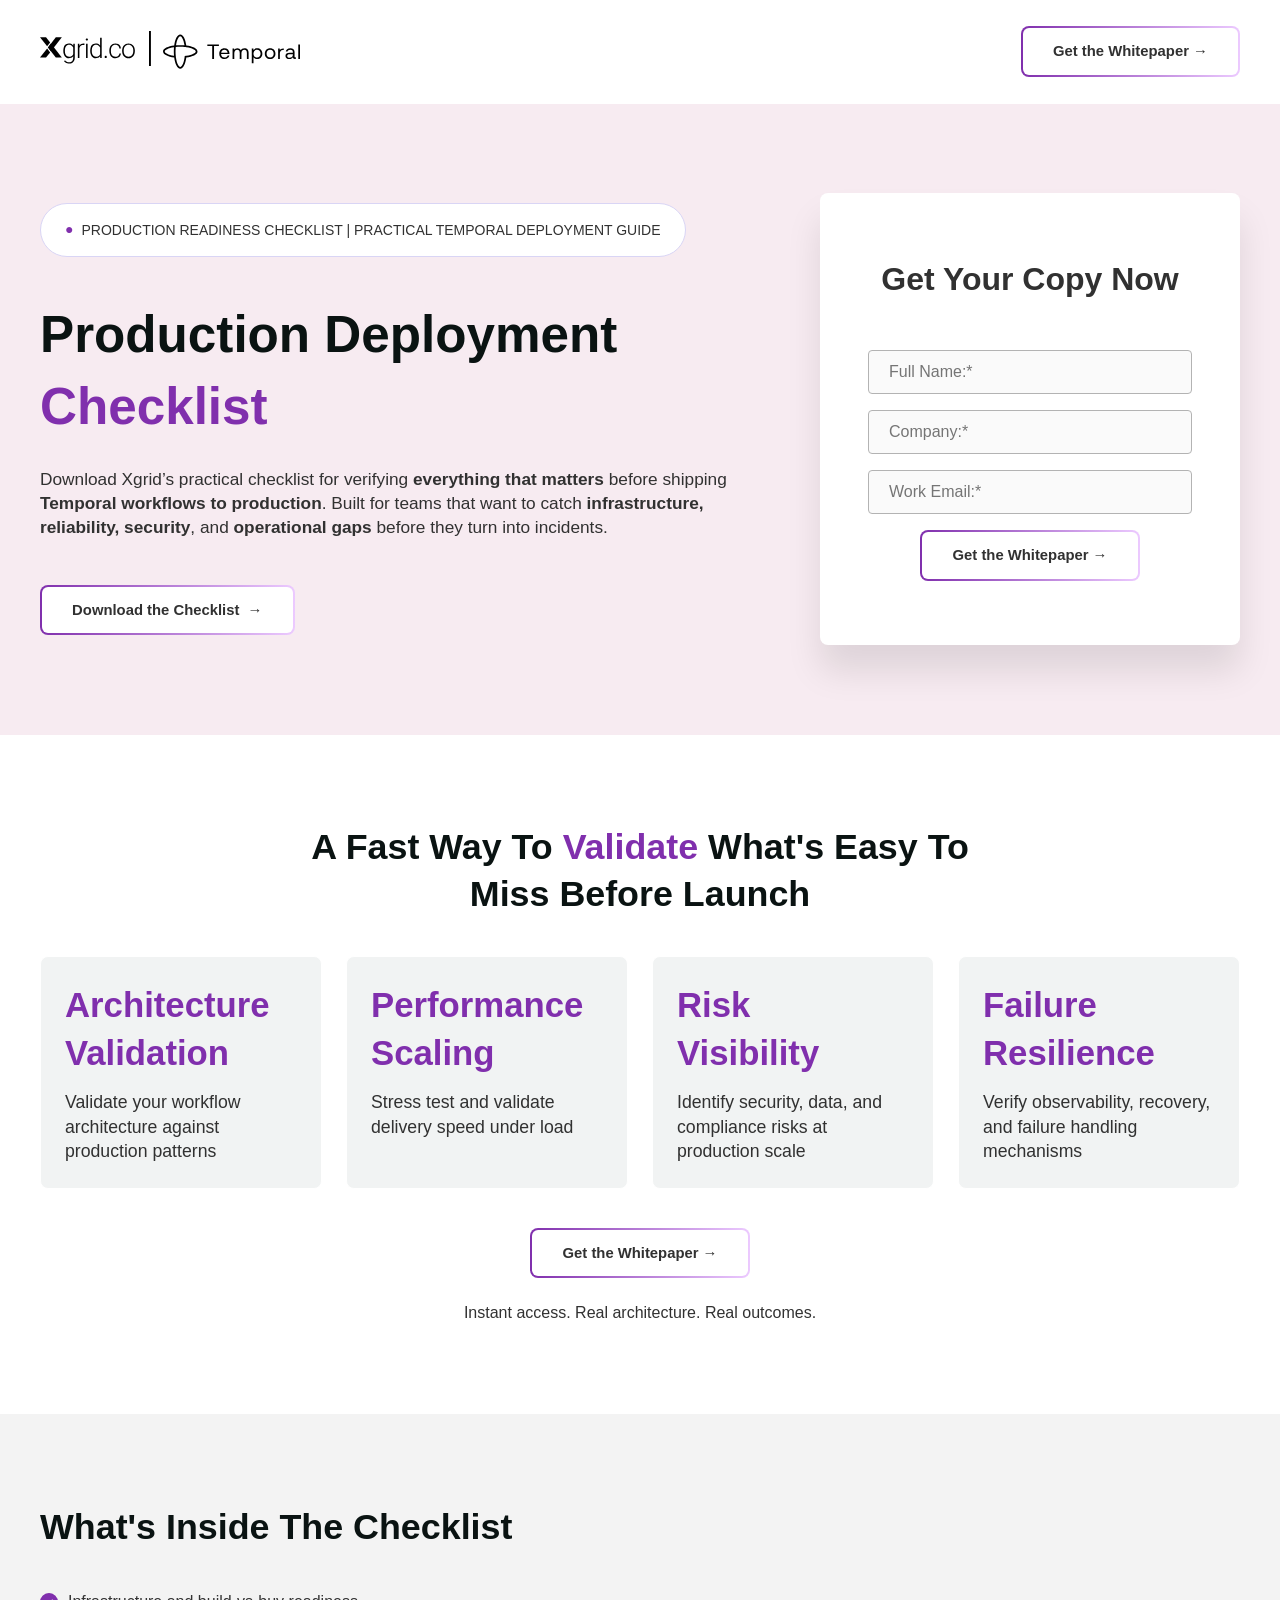
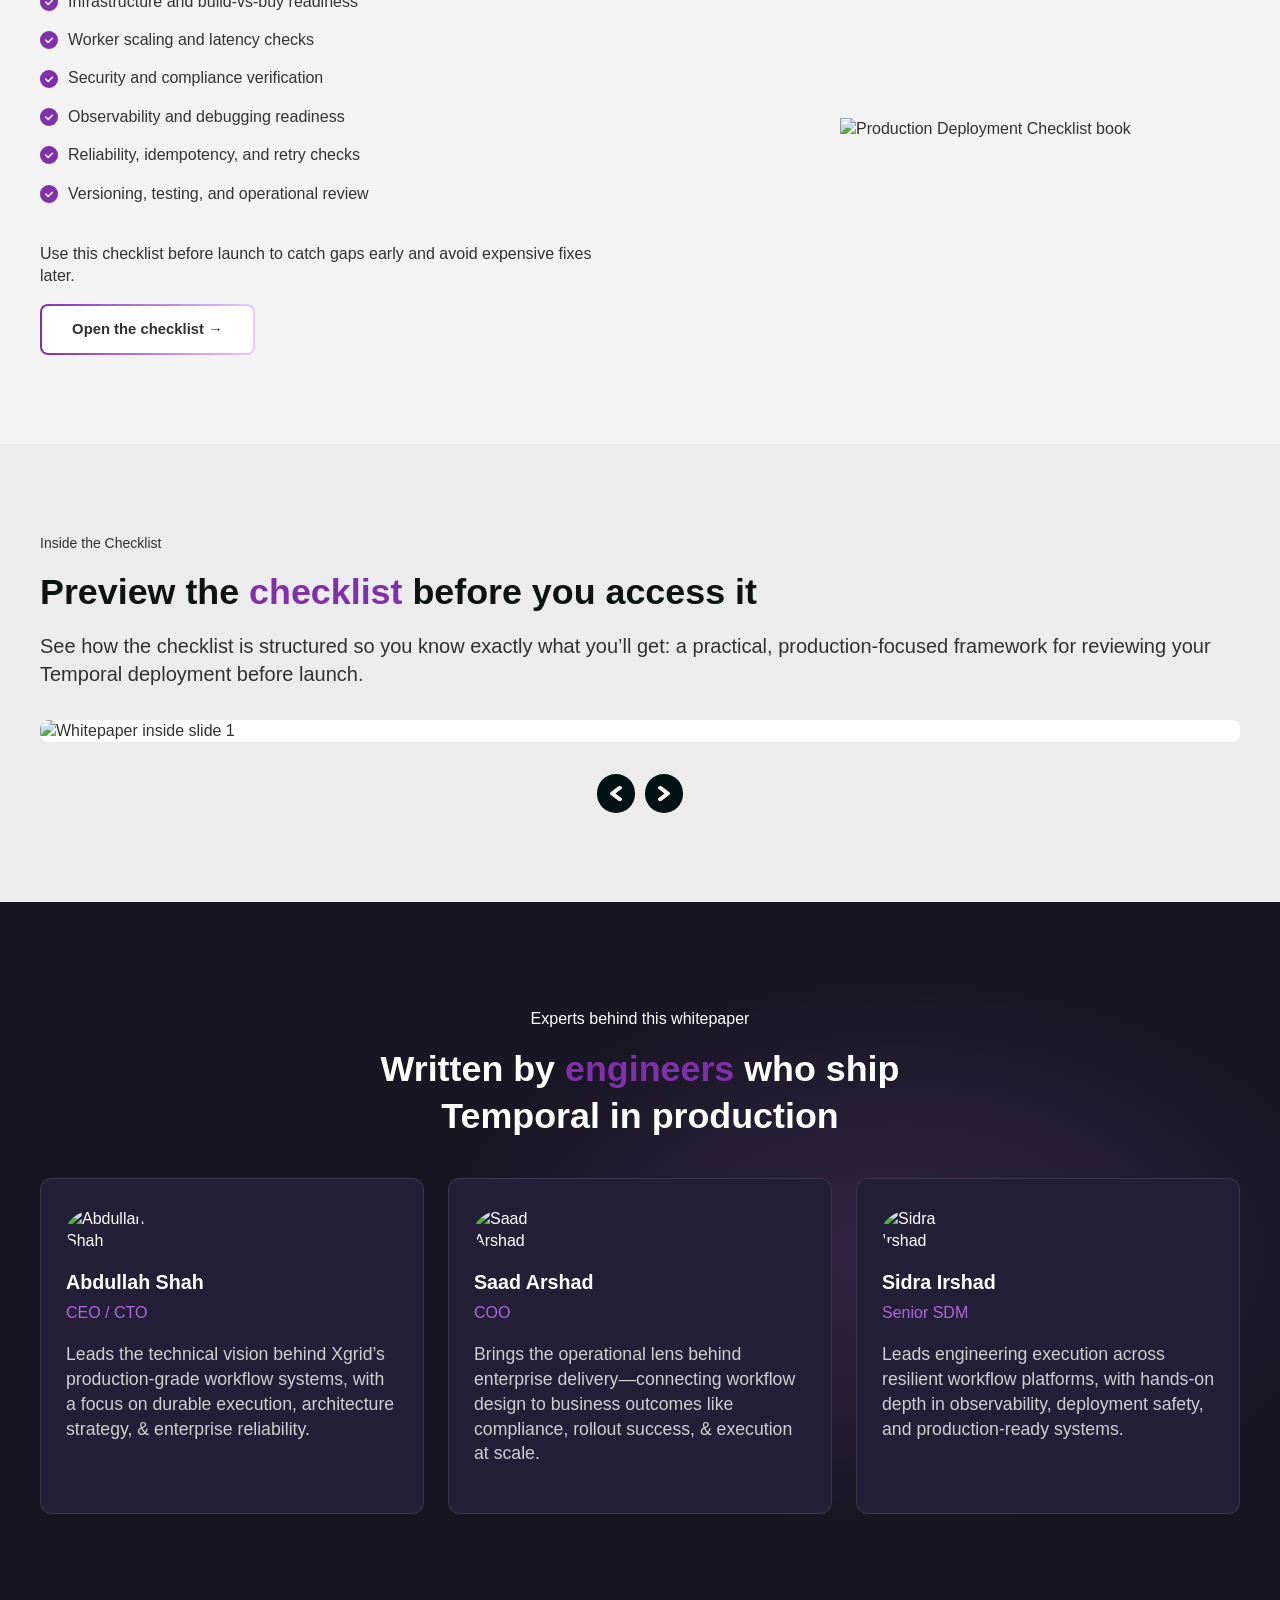
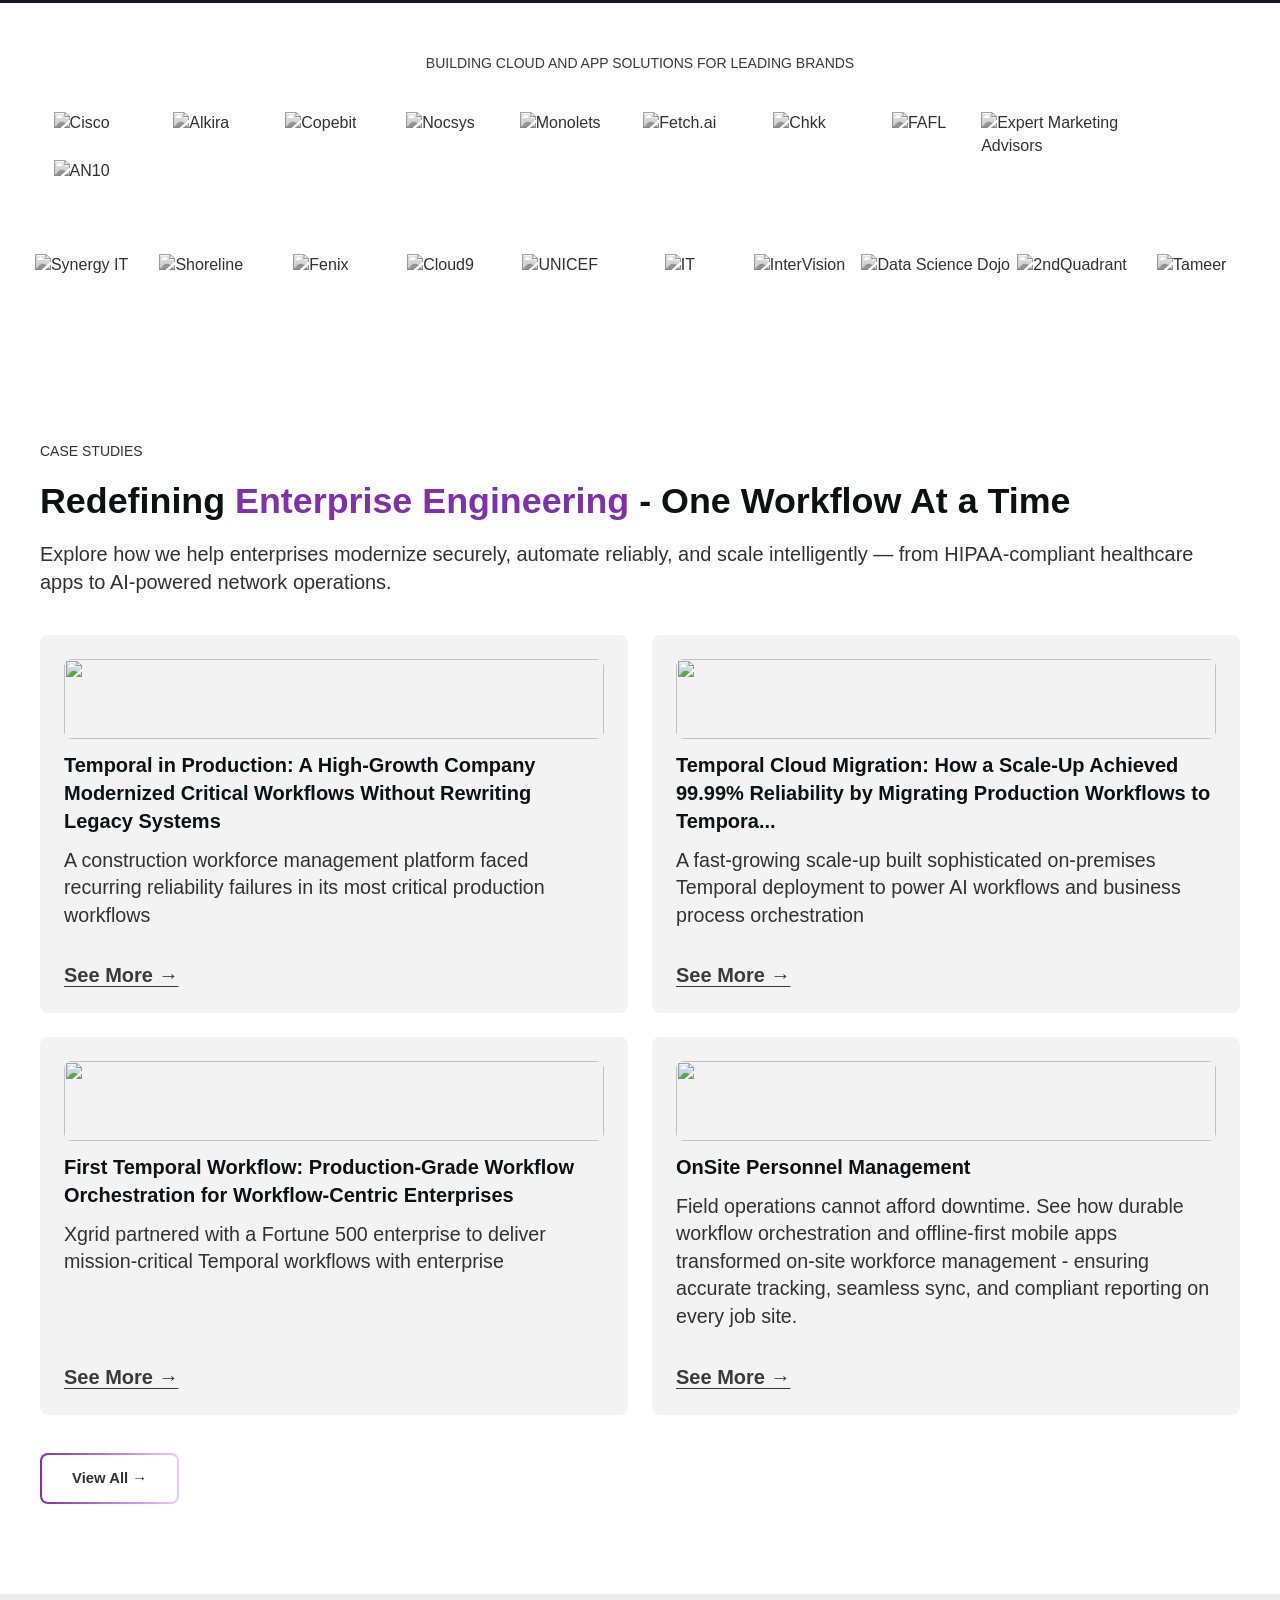
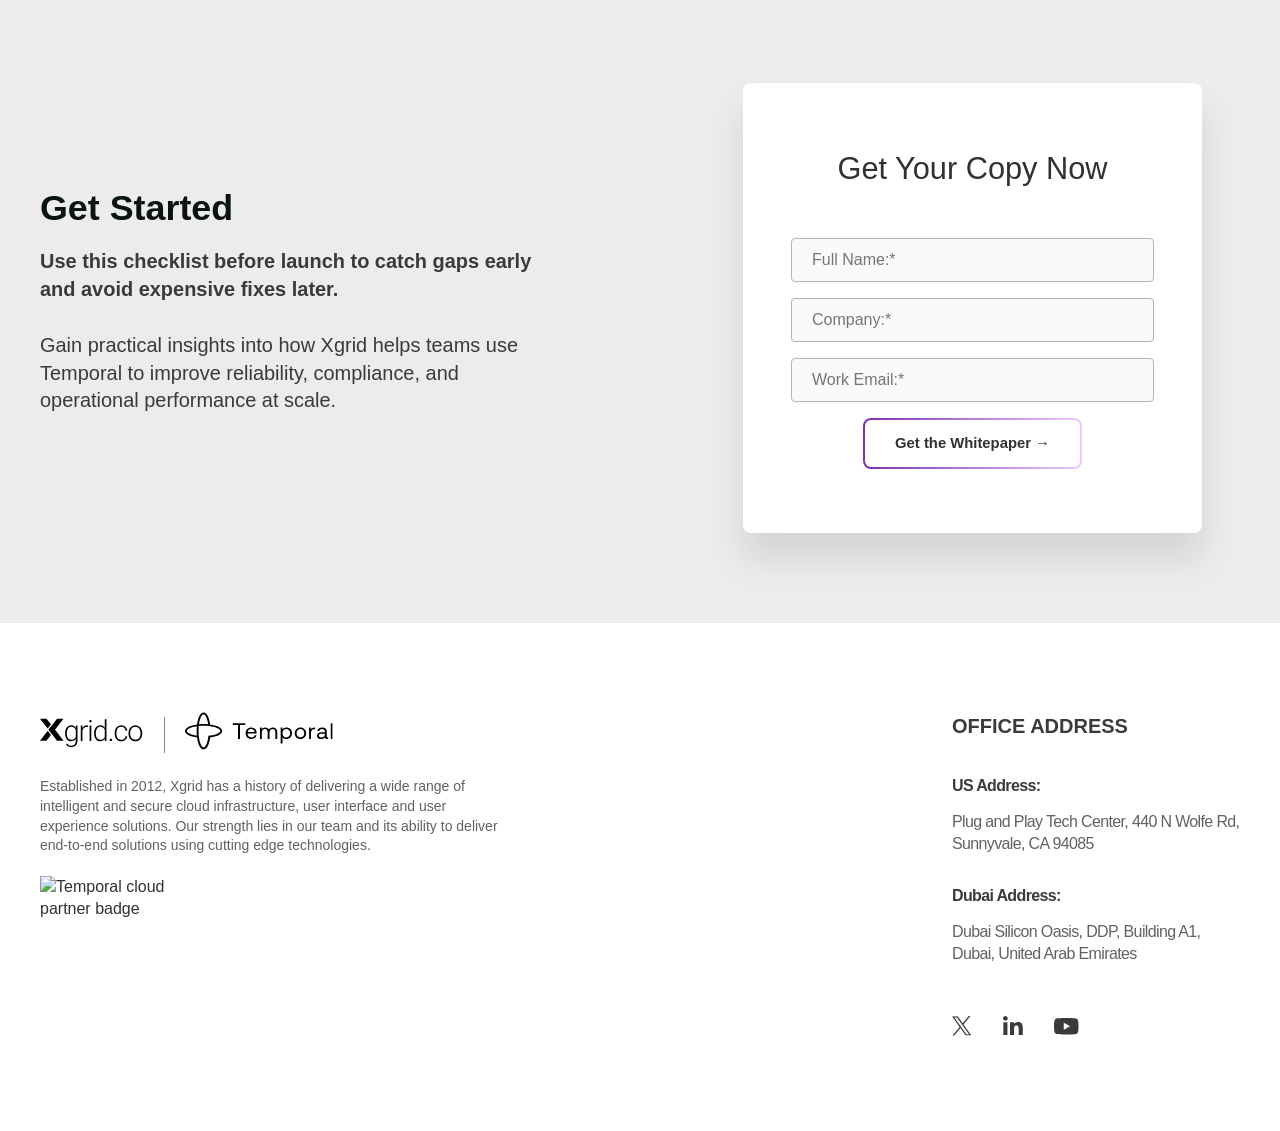
==== commit c1128ae8: "2nd page ocmpleted" ====
--- a/checklist.html
+++ b/checklist.html
@@ -5,7 +5,7 @@
   <meta charset="UTF-8" />
   <meta name="viewport" content="width=device-width, initial-scale=1.0" />
   <title>Temporal Whitepaper Landing Page</title>
-  <link rel="stylesheet" href="styles/main.css" />
+  <link rel="stylesheet" href="styles/checklist.css" />
 </head>
 
 <body>
@@ -77,26 +77,19 @@
       <div class="container">
         <div class="hero__content">
           <div class="hero__copy">
-            <p class="hero__eyebrow"> <b>●</b> <span>Enterprise Whitepaper | Field-Tested Temporal Patterns</span></p>
+            <p class="hero__eyebrow"> <b>●</b> <span>Production Readiness Checklist | Practical Temporal Deployment
+                Guide</span></p>
             <h1 class="hero__title">
-              From Prototype to Production: Shipping <span>Temporal Workflows</span> Safely
+              Production Deployment <span>Checklist</span>
             </h1>
             <p class="hero__text">
-              This whitepaper shows how Xgrid applied Temporal in harsh physical field operations, where GPS is
-              unreliable,
-              connectivity disappears, and missed events create
-              <strong>payroll errors, compliance risk, safety gaps, and asset loss.</strong>
-            </p>
-            <p class="hero__text">
-              Inside, you will see how one production deployment pushed payroll accuracy above <strong>99%</strong>,
-              reduced
-              <strong>$50k+ per-site</strong> tool losses to near zero, and replaced weeks of paperwork with a durable,
-              auditable
-              workflow history.
+              Download Xgrid’s practical checklist for verifying <strong>everything that matters</strong> before
+              shipping <strong>Temporal workflows to production</strong>. Built for teams that want to catch
+              <strong>infrastructure, reliability, security</strong>, and <strong>operational gaps</strong> before they
+              turn into incidents.
             </p>
             <div class="hero__actions">
-              <a class="button button--primary" href="#get-copy-form"><span>Get the Whitepaper →</span></a>
-              <a class="hero__link" href="#inside"> See what's inside ↓</a>
+              <a class="button button--primary" href="#get-copy-form"><span>Download the Checklist  →</span></a>
             </div>
           </div>
 
@@ -125,27 +118,28 @@
       </div>
     </section>
 
+
     <section class="section proof">
       <div class="container">
         <div class="section-header section-header--proof">
-          <h2 class="section-header__title">Measured <span>Outcomes</span> From Real Field Operations</h2>
+          <h2 class="section-header__title">A Fast Way To <span>Validate</span> What's Easy To Miss Before Launch</h2>
         </div>
         <div class="proof__grid">
           <article class="proof__card">
-            <h3 class="proof__value">$50k+</h3>
-            <p class="proof__text">per-site tool losses reduced to near zero</p>
+            <h3 class="proof__value">Architecture <br /> Validation</h3>
+            <p class="proof__text">Validate your workflow architecture against production patterns</p>
           </article>
           <article class="proof__card">
-            <h3 class="proof__value">99%+</h3>
-            <p class="proof__text">payroll accuracy</p>
+            <h3 class="proof__value">Performance <br /> Scaling</h3>
+            <p class="proof__text">Stress test and validate delivery speed under load</p>
           </article>
           <article class="proof__card">
-            <h3 class="proof__value">Weeks</h3>
-            <p class="proof__text">of paperwork replaced by on-demand workflow history</p>
+            <h3 class="proof__value">Risk <br /> Visibility</h3>
+            <p class="proof__text">Identify security, data, and compliance risks at production scale</p>
           </article>
           <article class="proof__card">
-            <h3 class="proof__value">1000s</h3>
-            <p class="proof__text">of concurrent workflows supported with a fixed 5-node worker cluster</p>
+            <h3 class="proof__value">Failure <br /> Resilience</h3>
+            <p class="proof__text">Verify observability, recovery, and failure handling mechanisms</p>
           </article>
         </div>
         <div class="proof__cta">
@@ -155,61 +149,86 @@
       </div>
     </section>
 
-    <section class="section intro" id="inside">
+    <section class="section checklist-inside">
+      <div class="container">
+        <div class="checklist-inside__content">
+          <div class="checklist-inside__text">
+            <div class="section-header">
+              <h2 class="section-header__title">What's Inside The Checklist</h2>
+            </div>
+
+            <ul class="checklist-inside__list">
+              <li>Infrastructure and build-vs-buy readiness</li>
+              <li>Worker scaling and latency checks </li>
+              <li>Security and compliance verification </li>
+              <li>Observability and debugging readiness </li>
+              <li>Reliability, idempotency, and retry checks </li>
+              <li>Versioning, testing, and operational review </li>
+            </ul>
+            <p>
+              Use this checklist before launch to catch gaps early and avoid expensive fixes later.
+            </p>
+            <a class="button button--primary" href="#get-copy-form"><span>Open the checklist →</span></a>
+          </div>
+          <div class="checklist-inside__image">
+            <img src="/resources/wp-content/themes/xgrid-resources-child/assets/img/checklist-inside-book.png"
+              alt="Production Deployment Checklist book" />
+          </div>
+        </div>
+      </div>
+    </section>
+
+    <section class="inside-slider section" id="inside-slider">
       <div class="container">
         <div class="section-header">
-          <p class="section-header__label">About this guide</p>
-          <h2 class="section-header__title"><span>Instant</span> access. <span>Real</span> architecture.
-            <span>Real</span> outcomes.
-          </h2>
-        </div>
-        <p class="intro__description">
-          Temporal makes it easier to build durable workflows. But getting to production safely takes more than a
-          working prototype.
-          This guide walks through the decisions that matter most.
-        </p>
-        <a class="button button--primary" href="#get-copy-form"><span>Download now →</span></a>
-        <h3 class="intro__learn-title">What you&rsquo;ll learn in this Whitepaper</h3>
-        <div class="intro__faq-list">
-          <details class="intro__faq-item">
-            <summary><span>01</span>The edge-to-cloud architecture behind durable field workflows</summary>
-            <p>Mobile apps absorb chaos at the edge; Temporal handles orchestration in the cloud. Business logic stays
-              safe even when connectivity, GPS, and devices are all failing at once. See exactly how this boundary was
-              drawn, and why it changed everything for on-site operations.</p>
-          </details>
-          <details class="intro__faq-item">
-            <summary><span>02</span>How Entity Workflows turn a worker&rsquo;s day into durable execution</summary>
-            <p>Each technician's shift runs as a long-lived Temporal workflow. Check-ins, task starts, breaks, and
-              check-outs are all signals, logged immutably and enforced in sequence. No task can begin without a safety
-              briefing. No check-out if tools are still signed out. Learn why this model outperforms request/response
-              APIs for human-driven processes.</p>
-          </details>
-          <details class="intro__faq-item" open>
-            <summary><span>03</span>How offline-first syncing works with SignalWithStart</summary>
-            <p>Events queued locally while underground are batched and replayed in exact order the moment connectivity
-              returns, even if the workflow was never started. The state machine lazily initialises and catches up.
-              Offline isn't a failure mode here; it's an expected operating condition.</p>
-          </details>
-          <details class="intro__faq-item">
-            <summary><span>04</span>How to scale 1000s of workflows without overbuilding infrastructure</summary>
-            <p>Temporal's pull-based workers absorb morning spikes naturally. Signals are persisted immediately and
-              pulled as capacity allows. USIS ran thousands of concurrent workflows across hundreds of sites on just
-              five Kubernetes nodes, near 100% utilisation, without a single dropped check-in or auto-scaler in sight.
-            </p>
-          </details>
-          <details class="intro__faq-item">
-            <summary><span>05</span>How to run Temporal with zero-trust security</summary>
-            <p>A Custom Data Converter encrypts every payload before it leaves the on-prem environment. Temporal Cloud
-              orchestrates scheduling and sequencing without ever seeing plaintext. Full managed-service benefits, full
-              data sovereignty: the playbook for any regulated industry adopting Temporal.</p>
-          </details>
-          <details class="intro__faq-item">
-            <summary><span>06</span>What reliability looks like when it becomes a business advantage</summary>
-            <p>Payroll jumped from ~80% to 99%+ accuracy. Tool losses per site dropped from $50k+ to near zero.
-              Compliance records became exportable on demand. Management went from reactive to real-time, with live
-              worker heatmaps, blocker alerts, and months of workflow data for analytics. Each architecture decision
-              tied to a measurable outcome.</p>
-          </details>
+          <p class="section-header__text">Inside the Checklist</p>
+          <h2 class="section-header__title">Preview the <span>checklist</span> before you access it</h2>
+          <p class="section-header__text inside-slider__text">
+            See how the checklist is structured so you know exactly what you’ll get: a practical, production-focused
+            framework for reviewing your Temporal deployment before launch.
+          </p>
+        </div>
+
+        <div class="inside-slider__panel js-inside-slider">
+          <div class="inside-slider__track">
+            <div class="inside-slider__slide">
+              <img class="inside-slider__diagram"
+                src="/resources/wp-content/themes/xgrid-resources-child/assets/img/inside-checklist-mage-01.jpg"
+                alt="Whitepaper inside slide 1" />
+            </div>
+            <div class="inside-slider__slide">
+              <img class="inside-slider__diagram"
+                src="/resources/wp-content/themes/xgrid-resources-child/assets/img/inside-checklist-mage-02.jpg"
+                alt="Whitepaper inside slide 2" />
+            </div>
+            <div class="inside-slider__slide">
+              <img class="inside-slider__diagram"
+                src="/resources/wp-content/themes/xgrid-resources-child/assets/img/inside-checklist-mage-03.jpg"
+                alt="Whitepaper inside slide 3" />
+            </div>
+            <div class="inside-slider__slide">
+              <img class="inside-slider__diagram"
+                src="/resources/wp-content/themes/xgrid-resources-child/assets/img/inside-checklist-mage-04.jpg"
+                alt="Whitepaper inside slide 4" />
+            </div>
+          </div>
+        </div>
+
+        <div class="inside-slider__controls" aria-label="Slider controls">
+          <button class="inside-slider__control inside-slider__control--prev" type="button" aria-label="Previous slide">
+            <svg width="12" height="15" viewBox="0 0 12 15" fill="none" xmlns="http://www.w3.org/2000/svg">
+              <path
+                d="M11.3304 11.9877C12.2232 12.6768 12.2232 13.7939 11.3304 14.483C10.4378 15.1723 8.99084 15.1723 8.09821 14.483L0.669145 8.74764C-0.167711 8.10158 -0.219371 7.0798 0.512791 6.38661L0.669145 6.25232L8.09821 0.516885C8.99084 -0.172295 10.4378 -0.172295 11.3304 0.516885C12.2232 1.20605 12.2232 2.32316 11.3304 3.01232L5.51769 7.49998L11.3304 11.9877Z"
+                fill="white" />
+            </svg>
+          </button>
+          <button class="inside-slider__control inside-slider__control--next" type="button" aria-label="Next slide">
+            <svg width="12" height="15" viewBox="0 0 12 15" fill="none" xmlns="http://www.w3.org/2000/svg">
+              <path
+                d="M0.669576 11.9877C-0.223191 12.6768 -0.223191 13.7939 0.669577 14.483C1.56221 15.1723 3.00916 15.1723 3.90179 14.483L11.3309 8.74764C12.1677 8.10158 12.2194 7.0798 11.4872 6.38661L11.3309 6.25232L3.90179 0.516885C3.00916 -0.172295 1.56221 -0.172295 0.669576 0.516885C-0.223192 1.20605 -0.223192 2.32316 0.669576 3.01232L6.48231 7.49998L0.669576 11.9877Z"
+                fill="white" />
+            </svg>
+          </button>
         </div>
       </div>
     </section>
@@ -332,61 +351,14 @@
       </div>
     </section>
 
-    <section class="section inside-slider" id="inside-slider">
-      <div class="container">
-        <div class="section-header">
-          <p class="section-header__text">Inside the whitepaper</p>
-          <h2 class="section-header__title">See The Diagrams And <span>Proof</span> Before You Download</h2>
-          <p class="section-header__text inside-slider__text">
-            The whitepaper includes architecture diagrams, before/after impact spreads, and observability views built
-            from real
-            deployments.
-          </p>
-        </div>
-
-        <div class="inside-slider__panel js-inside-slider">
-          <div class="inside-slider__track">
-            <div class="inside-slider__slide">
-              <img class="inside-slider__diagram"
-                src="/resources/wp-content/themes/xgrid-resources-child/assets/img/inside-slider-1.jpg"
-                alt="Whitepaper inside slide 1" />
-            </div>
-            <div class="inside-slider__slide">
-              <img class="inside-slider__diagram"
-                src="/resources/wp-content/themes/xgrid-resources-child/assets/img/inside-slider-2.jpg"
-                alt="Whitepaper inside slide 2" />
-            </div>
-            <div class="inside-slider__slide">
-              <img class="inside-slider__diagram"
-                src="/resources/wp-content/themes/xgrid-resources-child/assets/img/inside-slider-3.jpg"
-                alt="Whitepaper inside slide 3" />
-            </div>
-            <div class="inside-slider__slide">
-              <img class="inside-slider__diagram"
-                src="/resources/wp-content/themes/xgrid-resources-child/assets/img/inside-slider-4.jpg"
-                alt="Whitepaper inside slide 4" />
-            </div>
-          </div>
-        </div>
-
-        <div class="inside-slider__controls" aria-label="Slider controls">
-          <button class="inside-slider__control inside-slider__control--prev" type="button"
-            aria-label="Previous slide">‹</button>
-          <button class="inside-slider__control inside-slider__control--next" type="button"
-            aria-label="Next slide">›</button>
-        </div>
-      </div>
-    </section>
-
     <section class="section case-studies">
       <div class="container">
         <div class="section-header">
           <p class="section-header__text">Case Studies</p>
           <h2 class="section-header__title">Redefining <span>Enterprise Engineering</span> - One Workflow At a Time</h2>
           <p class="section-header__text case-studies__intro">
-            Explore how we help enterprises modernize securely, automate reliably, and scale intelligently - from
-            HIPAA-compliant
-            healthcare apps to AI-powered network operations.
+            Explore how we help enterprises modernize securely, automate reliably, and scale intelligently — from
+            HIPAA-compliant healthcare apps to AI-powered network operations.
           </p>
         </div>
         <div class="case-studies__grid">
@@ -453,15 +425,16 @@
     <section class="section get-started">
       <div class="container">
         <div class="get-started__layout">
+          <div class="section-header">
+            <h2 class="section-header__title">Get Started</h2>
+            <p class="section-header__text get-started__intro">
+              <strong>Use this checklist before launch to catch gaps early and avoid expensive fixes later.</strong>
+              <br><br>
+              Gain practical insights into how Xgrid helps teams use Temporal to improve reliability, compliance, and
+              operational performance at scale.
+            </p>
+          </div>
           <div class="get-started__content">
-            <div class="section-header">
-              <h2 class="section-header__title">Get Started</h2>
-              <p class="section-header__text get-started__intro">
-                Gain practical insights into how Xgrid helps teams use Temporal to improve <strong>reliability,
-                  compliance, and
-                  operational</strong> performance at scale.
-              </p>
-            </div>
             <aside class="get-started__form-card">
               <h3 class="get-started__form-title">Get Your Copy Now</h3>
               <form class="get-started__form" data-hs-form="whitepaper-download" novalidate>
@@ -476,10 +449,6 @@
                 <p class="form-feedback" data-form-feedback hidden></p>
               </form>
             </aside>
-          </div>
-          <div class="get-started__book-wrap">
-            <img class="get-started__book" src="/resources/wp-content/uploads/2026/05/get-started-book.png"
-              alt="Temporal whitepaper book cover mockup" />
           </div>
         </div>
       </div>
@@ -907,33 +876,57 @@
               }
 
               const button = form.querySelector("button[type='submit']");
-              const originalLabel = button ? button.textContent : "";
-              if (button) {
+              let buttonSpan = button?.querySelector("span");
+
+              // Create span if not exists
+              if (button && !buttonSpan) {
+                buttonSpan = document.createElement("span");
+                buttonSpan.textContent = button.textContent;
+                button.textContent = "";
+                button.appendChild(buttonSpan);
+              }
+
+              const originalLabel = buttonSpan ? buttonSpan.textContent : "";
+
+              if (button && buttonSpan) {
                 button.disabled = true;
-                button.textContent = "Submitting...";
+                buttonSpan.textContent = "Submitting...";
               }
 
               try {
                 await submitToHubSpot(form);
+
                 form.reset();
-                form.querySelectorAll("input").forEach((input) => input.classList.remove("is-error"));
-                setFeedback(form, "Thanks! Your form has been submitted.", "success");
+
+                form
+                  .querySelectorAll("input")
+                  .forEach((input) => input.classList.remove("is-error"));
+
+                setFeedback(
+                  form,
+                  "Thanks! Your form has been submitted.",
+                  "success"
+                );
               } catch (error) {
-                setFeedback(form, error.message || "Something went wrong. Please try again.", "error");
+                setFeedback(
+                  form,
+                  error.message || "Something went wrong. Please try again.",
+                  "error"
+                );
               } finally {
-                if (button) {
+                if (button && buttonSpan) {
                   button.disabled = false;
-                  button.textContent = originalLabel;
+                  buttonSpan.textContent = originalLabel;
                 }
               }
             } catch (e) {
-              console.warn('Form submission error:', e);
+              console.warn("Form submission error:", e);
               setFeedback(form, "An unexpected error occurred", "error");
             }
           });
         });
       } catch (e) {
-        console.warn('Form binding error:', e);
+        console.warn("Form binding error:", e);
       }
     }
 
@@ -975,6 +968,41 @@
     } else {
       initFAQs();
     }
+
+    // Initialize tabs for checklist-preview section
+    function initChecklistTabs() {
+      try {
+        const tabButtons = document.querySelectorAll('.checklist-preview__tab-btn');
+        const tabPanes = document.querySelectorAll('.checklist-preview__tab-pane');
+
+        if (tabButtons.length === 0) return;
+
+        tabButtons.forEach((button) => {
+          button.addEventListener('click', () => {
+            const tabName = button.dataset.tab;
+
+            // Remove active class from all buttons and panes
+            tabButtons.forEach((btn) => btn.classList.remove('active'));
+            tabPanes.forEach((pane) => pane.classList.remove('active'));
+
+            // Add active class to clicked button and corresponding pane
+            button.classList.add('active');
+            const activePane = document.getElementById(`tab-${tabName}`);
+            if (activePane) {
+              activePane.classList.add('active');
+            }
+          });
+        });
+      } catch (e) {
+        console.warn('Checklist tabs init error:', e);
+      }
+    }
+
+    if (document.readyState === 'loading') {
+      document.addEventListener('DOMContentLoaded', initChecklistTabs);
+    } else {
+      initChecklistTabs();
+    }
   </script>
 </body>
 
--- a/styles/checklist.css
+++ b/styles/checklist.css
@@ -0,0 +1,951 @@
+:root {
+  --color-accent: #802fad;
+  --color-accent-soft: #b365de;
+  --color-bg-dark: #181623;
+  --color-bg-light: #ececec;
+  --color-border-soft: #d9d5f5;
+  --color-text-body: #313131;
+  --color-text-heading: #0a1312;
+  --color-text-muted: #858585;
+  --container-desktop: 1200px;
+  --font-14: clamp(14px, 1.2vw, 14px);
+  --font-16: clamp(16px, 1.25vw, 16px);
+  --font-18: clamp(16px, 1.35vw, 18px);
+  --font-28: clamp(28px, 2.8vw, 44px);
+  --font-52: clamp(28px, 4vw, 52px);
+  --radius-card: 8px;
+  --radius-pill: 100px;
+  --shadow-card: 0px 26px 35px 0px rgba(0, 0, 0, 0.1);
+  --shadow-pill: 0px 8px 16px rgba(0, 0, 0, 0.25);
+  --space-100: 100px;
+  --transition-base: 200ms ease;
+  --z-floating: 50;
+  --font-family: "Helvetica Neue LT Pro", sans-serif;
+}
+
+*,
+*::after,
+*::before {
+  box-sizing: border-box;
+}
+
+body:not(:has(.data-mgmt-hero-section)) a {
+  margin-bottom: 0 !important;
+}
+
+body {
+  color: var(--color-text-body);
+  font-family: "Helvetica Neue LT Pro", sans-serif;
+  line-height: 1.4;
+  margin: 0;
+}
+
+.section-header__text {
+  color: var(--color-text-body);
+  font-size: var(--font-14);
+  text-transform: uppercase;
+  line-height: 1.4;
+  margin: 0;
+  margin-bottom: 16px;
+}
+.section-header__title {
+  color: var(--color-text-heading);
+  font-size: var(--font-28);
+  line-height: 1.3;
+  margin: 0;
+}
+.section-header__title span {
+  color: var(--color-accent);
+}
+
+.button {
+  display: inline-flex;
+  align-items: center;
+  justify-content: center;
+  border: 0;
+  outline: none;
+  color: var(--color-text-body);
+  font-size: clamp(14px, 0.098vw + 13.588px, 15px);
+  justify-content: center;
+  text-decoration: none;
+  transition: all var(--transition-base);
+  position: relative;
+  border-radius: var(--radius-card);
+  width: fit-content;
+  padding: 2px;
+  background-image: linear-gradient(to right, var(--color-accent), #ECCAFF);
+}
+.button span {
+  display: inline-flex;
+  align-items: center;
+  justify-content: center;
+  width: 100%;
+  transition: all var(--transition-base);
+  border-radius: calc(var(--radius-card) - 2px);
+  font-weight: 700;
+  line-height: 1;
+  padding: clamp(14px, 1.5vw, 16px) clamp(20px, 1.176vw + 15.059px, 32px);
+  background: #ffffff;
+}
+.button--primary span {
+  background: #ffffff;
+}
+.button--primary:hover span, .button--primary:focus span {
+  background: var(--color-accent);
+  color: #ffffff;
+}
+.button--secondary:hover span, .button--secondary:focus span {
+  background: var(--color-accent);
+  color: #ffffff;
+}
+.button:disabled {
+  cursor: not-allowed;
+  opacity: 0.7;
+}
+
+.container {
+  margin: 0 auto;
+  max-width: 100%;
+  width: 100%;
+}
+@media (min-width: 1024px) {
+  .container {
+    max-width: var(--container-desktop);
+  }
+}
+
+.floating-pill {
+  align-items: center;
+  backdrop-filter: blur(6px);
+  background: #ffffff;
+  border-radius: 100px;
+  border: 1px solid #D9D5F5;
+  box-shadow: 0 8px 32px 0 rgba(0, 0, 0, 0.25);
+  backdrop-filter: blur(6px);
+  bottom: 24px;
+  color: var(--color-text-heading);
+  gap: 12px;
+  padding: 9px 20.2px 9px 10.6px;
+  position: fixed;
+  right: 24px;
+  bottom: 75px;
+  text-decoration: none;
+  z-index: var(--z-floating);
+  display: none;
+}
+.floating-pill:hover .floating-pill__icon {
+  background-color: #000;
+}
+.floating-pill__icon {
+  align-items: center;
+  background-color: var(--color-accent-soft);
+  border-radius: 18px;
+  color: #ffffff;
+  display: inline-flex;
+  height: 36px;
+  justify-content: center;
+  width: 36px;
+}
+
+body.scrolled-300 .floating-pill {
+  display: inline-flex;
+}
+
+.section {
+  padding: clamp(56px, 7vw, var(--space-100)) 24px;
+}
+.sr-only {
+  border: 0;
+  clip: rect(0 0 0 0);
+  height: 1px;
+  margin: -1px;
+  overflow: hidden;
+  padding: 0;
+  position: absolute;
+  width: 1px;
+}
+
+.form-feedback {
+  font-size: 14px;
+  line-height: 1.4;
+  margin: 4px 0 0;
+}
+
+.form-feedback--error {
+  color: #d92d20;
+}
+
+.form-feedback--success {
+  color: #067647;
+}
+
+.site-header {
+  padding: clamp(18px, 0.98vw + 13.882px, 28px) 24px;
+}
+.site-header__inner {
+  display: flex;
+  align-items: center;
+  justify-content: space-between;
+  gap: 24px;
+}
+.site-header__logos {
+  display: flex;
+  align-items: center;
+  gap: 12px;
+}
+.site-header__logos svg {
+  width: auto;
+  height: clamp(26px, 1.078vw + 21.471px, 37px);
+}
+.site-header__brand {
+  margin-bottom: 0 !important;
+}
+.site-header__cta {
+  display: none;
+}
+@media (min-width: 768px) {
+  .site-header__cta {
+    display: inline-flex;
+  }
+}
+
+/* hero */
+/* --------------------- */
+.hero {
+  background-color: #F7EBF1;
+  background-image: linear-gradient(to bottom, #F7EBF1, #F7EBF1);
+  background-image: url("/resources/wp-content/themes/xgrid-resources-child/assets/img/checklist-hero-bg-mobile.jpg");
+  background-size: cover;
+  background-position: center;
+  background-repeat: no-repeat;
+}
+@media (min-width: 1024px) {
+  .hero {
+    background-image: url("/resources/wp-content/themes/xgrid-resources-child/assets/img/checklist-hero-bg.jpg");
+  }
+}
+.hero__content {
+  display: flex;
+  align-items: center;
+  flex-direction: column;
+  gap: clamp(32px, 5.49vw + 8.941px, 88px);
+}
+@media (min-width: 1024px) {
+  .hero__content {
+    flex-direction: row;
+  }
+}
+.hero__body {
+  flex-basis: 100%;
+  flex-grow: 1;
+  flex-shrink: 0;
+}
+@media (min-width: 1024px) {
+  .hero__body {
+    flex-basis: 60%;
+  }
+}
+.hero__eyebrow {
+  border: 1px solid var(--color-border-soft);
+  border: 1px solid #D9D5F5;
+  background: #FFFFFF;
+  border-radius: 100px;
+  margin: 0;
+  text-transform: uppercase;
+  width: fit-content;
+  font-size: 14px;
+  padding: 12px 24px;
+  margin-bottom: 24px;
+  display: flex;
+  align-items: center;
+  gap: 8px;
+}
+.hero__eyebrow b {
+  color: var(--color-accent);
+}
+.hero__eyebrow span {
+  line-height: 2;
+}
+.hero__link {
+  color: var(--color-text-body);
+  font-size: 15.5px;
+  text-decoration: none;
+  min-width: 126px;
+}
+.hero__text {
+  font-size: var(--font-18);
+  margin: 0;
+}
+.hero__title {
+  color: var(--color-text-heading);
+  font-size: var(--font-52);
+  margin-bottom: 24px;
+}
+.hero__title span {
+  color: var(--color-accent);
+}
+.hero__actions {
+  align-items: center;
+  display: flex;
+  flex-direction: column;
+  gap: 23px;
+  margin-top: clamp(32px, 1.569vw + 25.412px, 48px);
+  width: 100%;
+}
+@media (min-width: 1024px) {
+  .hero__actions {
+    width: fit-content;
+    flex-direction: row;
+  }
+}
+.hero__actions .button {
+  width: 100%;
+}
+.hero__form-card {
+  flex-basis: 100%;
+  flex-basis: 35%;
+  flex-grow: 1;
+  flex-shrink: 0;
+  background: #ffffff;
+  border-radius: 8px;
+  box-shadow: var(--shadow-card);
+  padding: clamp(32px, 6vw, 64px) clamp(24px, 4vw, 48px);
+  width: 100%;
+}
+@media (min-width: 1024px) {
+  .hero__form-card {
+    width: fit-content;
+    flex-basis: 35%;
+  }
+}
+.hero__form {
+  display: flex;
+  flex-direction: column;
+  gap: 16px;
+  align-items: center;
+}
+.hero__form-title {
+  font-size: clamp(24px, 3vw, 32px);
+  margin: 0 0 48px;
+  text-align: center;
+}
+.hero__field {
+  width: 100%;
+}
+.hero__field input {
+  background: #fafafa;
+  border: 1px solid #b3b3b3;
+  border-radius: 4px;
+  color: var(--color-text-body);
+  font-size: 16px;
+  padding: 12px 20px;
+  width: 100%;
+}
+.hero__field input.is-error {
+  border-color: #d92d20;
+}
+
+/* END hero */
+/* --------------------- */
+/* proof */
+/* --------------------- */
+.proof {
+  background: #fff;
+}
+.proof .section-header--proof {
+  text-align: center;
+  margin: 0 auto;
+  max-width: 700px;
+}
+.proof__card {
+  background-color: #F1F3F3;
+  background-image: url("/resources/wp-content/themes/xgrid-resources-child/assets/img/whiteapers-cards-bg.jpg");
+  background-size: cover;
+  border-radius: 8px;
+  border: 1px solid #ffffff;
+  border-radius: 8px;
+  padding: clamp(16px, 2vw, 24px);
+  display: flex;
+  flex-direction: column;
+  gap: 12px;
+}
+.proof__cta {
+  display: grid;
+  gap: 24px;
+  justify-items: center;
+  margin-top: clamp(24px, 3vw, 48px);
+}
+.proof__grid {
+  display: grid;
+  gap: 24px;
+  margin-top: clamp(24px, 3vw, 48px);
+}
+@media (min-width: 768px) {
+  .proof__grid {
+    grid-template-columns: repeat(2, 1fr);
+  }
+}
+@media (min-width: 1024px) {
+  .proof__grid {
+    grid-template-columns: repeat(4, 1fr);
+  }
+}
+.proof__micro {
+  font-size: 16px;
+  margin: 0;
+}
+.proof__value {
+  font-family: var(--font-family) !important;
+  color: var(--color-accent);
+  font-size: clamp(28px, 0.784vw + 24.706px, 36px);
+  margin: 0;
+}
+.proof__text {
+  font-size: clamp(16px, 0.196vw + 15.176px, 18px);
+  margin: 0;
+}
+
+/* END proof */
+/* --------------------- */
+/* experts */
+/* --------------------- */
+.experts {
+  background: radial-gradient(55% 60% at 70% 50%, rgba(179, 101, 222, 0.18) 0%, #181623 65%), radial-gradient(40% 40% at 20% 80%, rgb(179, 101, 222) 0%, #181623 60%);
+  color: #ffffff;
+}
+.experts .section-header {
+  margin: 0 auto;
+  max-width: 600px;
+  text-align: center;
+}
+.experts .section-header__text {
+  color: #f0d5ff;
+}
+.experts .section-header__title {
+  color: #ffffff;
+}
+.experts__card {
+  background: #221f37;
+  border: 1px solid rgba(255, 255, 255, 0.1);
+  border-radius: 12px;
+  padding: 29px 25px;
+}
+.experts__grid {
+  display: grid;
+  gap: 24px;
+  margin-top: clamp(24px, 3vw, 48px);
+}
+@media (min-width: 1024px) {
+  .experts__grid {
+    grid-template-columns: repeat(3, 1fr);
+  }
+}
+.experts__header {
+  display: flex;
+  align-items: center;
+  gap: 16px;
+  flex-direction: row;
+  margin-bottom: 8px;
+}
+@media (min-width: 1024px) {
+  .experts__header {
+    flex-direction: column;
+    align-items: flex-start;
+  }
+}
+.experts__image {
+  border-radius: 100% !important;
+  width: 80px;
+  height: auto;
+  object-fit: cover;
+}
+.experts__name {
+  font-size: clamp(18px, 0.196vw + 17.176px, 20px);
+  font-family: var(--font-family) !important;
+  margin: 0;
+}
+.experts__role {
+  font-size: 16px;
+  color: var(--color-accent-soft);
+  margin: 6px 0 0;
+}
+.experts__bio {
+  color: #CFCFCF;
+  font-size: clamp(16px, 0.196vw + 15.176px, 18px);
+  font-weight: 400;
+}
+
+/* END experts */
+/* --------------------- */
+/* brands-marquee */
+/* --------------------- */
+.brands-marquee {
+  background: #fff;
+  overflow: hidden;
+  padding-bottom: clamp(40px, 4vw, 60px);
+  padding-top: clamp(40px, 4vw, 56px);
+}
+.brands-marquee__items-wrap {
+  display: flex;
+  flex-direction: column;
+  gap: clamp(37px, 1.078vw + 32.471px, 48px);
+}
+.brands-marquee__item {
+  align-items: center;
+  display: inline-flex;
+  flex: 0 0 auto;
+  justify-content: center;
+  min-width: clamp(90px, 9vw, 150px);
+}
+.brands-marquee__item img {
+  display: block;
+  height: clamp(35px, 1.471vw + 28.824px, 50px);
+  max-width: clamp(115px, 5.882vw + 90.294px, 175px);
+  object-fit: contain;
+  width: auto;
+  filter: grayscale(100%);
+}
+.brands-marquee__marquee {
+  overflow: hidden;
+  position: relative;
+  width: 100%;
+}
+.brands-marquee__marquee + .brands-marquee__marquee {
+  margin-top: clamp(20px, 2vw, 30px);
+}
+.brands-marquee__title {
+  color: #3a3a3a;
+  font-size: 14px;
+  font-weight: 500;
+  margin: 0 0 clamp(28px, 3vw, 40px);
+  text-align: center;
+  text-transform: uppercase;
+}
+.brands-marquee__track {
+  align-items: center;
+  display: flex;
+  gap: clamp(28px, 3vw, 44px);
+  width: max-content;
+  will-change: transform;
+}
+
+/* END brands-marquee */
+/* --------------------- */
+/* inside-slider */
+/* --------------------- */
+.inside-slider {
+  background-color: var(--color-bg-light);
+  background-image: url("/resources/wp-content/themes/xgrid-resources-child/assets/img/inside-slider-bg-mobile.jpg");
+  background-size: cover;
+  background-position: center;
+  background-repeat: no-repeat;
+}
+@media (min-width: 768px) {
+  .inside-slider {
+    background-image: url("/resources/wp-content/themes/xgrid-resources-child/assets/img/inside-slider-bg.jpg");
+  }
+}
+.inside-slider .section-header__text {
+  text-transform: none;
+}
+.inside-slider__controls {
+  display: flex;
+  gap: 10px;
+  justify-content: center;
+  margin-top: clamp(18px, 2.5vw, 32px);
+}
+.inside-slider__control {
+  align-items: center;
+  background: #001213;
+  border: none;
+  border-radius: 50%;
+  color: #ffffff;
+  cursor: pointer;
+  display: inline-flex;
+  font-size: 30px;
+  height: clamp(34px, 3vw, 47px);
+  justify-content: center;
+  line-height: 1;
+  width: clamp(34px, 3vw, 47px);
+}
+.inside-slider__diagram {
+  border-radius: 8px;
+  display: block;
+  height: auto;
+  margin: 0 auto;
+  max-width: 100%;
+  width: 100%;
+}
+.inside-slider__panel {
+  background: #ffffff;
+  border-radius: 8px;
+  margin-top: clamp(20px, 2.5vw, 32px);
+  overflow: hidden;
+  touch-action: pan-y;
+}
+.inside-slider__slide {
+  flex: 0 0 100%;
+  width: 100%;
+}
+.inside-slider__track {
+  display: flex;
+  height: 100%;
+  width: 100%;
+  will-change: transform;
+}
+.inside-slider__text {
+  font-size: clamp(16px, 1.6vw, 20px);
+  margin-top: clamp(12px, 2vw, 16px);
+}
+
+/* END inside-slider */
+/* --------------------- */
+/* case-studies */
+/* --------------------- */
+.case-studies {
+  background: #fff;
+  position: relative;
+  z-index: 2;
+}
+.case-studies .section-header__text {
+  text-transform: uppercase;
+}
+.case-studies__intro {
+  font-size: clamp(16px, 1.56vw, 20px);
+  margin-top: clamp(12px, 1.8vw, 16px);
+  max-width: 1157px;
+  text-transform: none !important;
+}
+.case-studies__card {
+  background: #f3f3f3;
+  border-radius: 8px;
+  display: grid;
+  gap: 12px;
+  min-height: 378px;
+  padding: 24px;
+  grid-template-rows: 80px auto 1fr auto;
+}
+.case-studies__link {
+  color: #3a3a3a;
+  font-size: 20px;
+  font-weight: 600;
+  text-decoration: underline;
+  text-decoration-thickness: 5%;
+  text-underline-offset: 4px;
+  width: fit-content;
+}
+.case-studies__thumb {
+  border-radius: 8px;
+  height: 80px;
+  width: 100%;
+}
+.case-studies__title {
+  font-family: var(--font-family) !important;
+  color: #0a1312;
+  font-size: 20px;
+  margin: 0;
+}
+.case-studies__text {
+  color: #313131;
+  font-size: clamp(18px, 0.2vw + 17.1px, 20px);
+  margin: 0;
+}
+.case-studies__grid {
+  display: grid;
+  gap: 24px;
+  margin: clamp(24px, 3vw, 48px) 0;
+}
+@media (min-width: 1024px) {
+  .case-studies__grid {
+    grid-template-columns: repeat(2, 1fr);
+  }
+}
+
+/* END case-studies */
+/* --------------------- */
+/* get-started */
+/* --------------------- */
+.get-started {
+  font-family: var(--font-family) !important;
+  background: var(--color-bg-light);
+  background-image: url(/resources/wp-content/themes/xgrid-resources-child/assets/img/white-paper-intro-bg-mobile.jpg);
+  background-size: cover;
+  background-position: center;
+  background-repeat: no-repeat;
+  overflow: hidden;
+}
+@media (min-width: 1024px) {
+  .get-started {
+    background-image: url(/resources/wp-content/themes/xgrid-resources-child/assets/img/white-paper-intro-bg.jpg);
+  }
+}
+.get-started__book {
+  display: block;
+  height: auto;
+  max-width: 100%;
+  width: 100%;
+}
+.get-started__book-wrap {
+  margin: 0 auto;
+  max-width: 497px;
+  width: 100%;
+}
+.get-started__button {
+  margin: 0 auto;
+}
+.get-started__content {
+  display: grid;
+  gap: 24px;
+}
+.get-started__field input {
+  background: #fafafa;
+  border: 1px solid #b3b3b3;
+  border-radius: 4px;
+  color: #858585;
+  font-size: 16px;
+  padding: 12px 20px;
+  width: 100%;
+}
+.get-started__field input.is-error {
+  border-color: #d92d20;
+}
+.get-started__form-card {
+  background: #ffffff;
+  border-radius: 8px;
+  box-shadow: var(--shadow-card);
+  display: grid;
+  gap: 48px;
+  max-width: 459px;
+  padding: clamp(32px, 5vw, 64px) clamp(24px, 4vw, 48px);
+  width: 100%;
+}
+.get-started__form {
+  display: grid;
+  gap: 16px;
+}
+.get-started__form-title {
+  font-family: var(--font-family) !important;
+  color: #313131;
+  font-size: clamp(24px, 0.784vw + 20.706px, 32px);
+  font-weight: 500;
+  margin: 0;
+  text-align: center;
+}
+.get-started__intro {
+  color: #3a3a3a;
+  font-size: clamp(16px, 1.56vw, 20px);
+  margin-top: 16px;
+  text-transform: none !important;
+}
+.get-started__layout {
+  align-items: center;
+  display: grid;
+  gap: 32px;
+}
+@media (min-width: 1024px) {
+  .get-started__layout {
+    align-items: center;
+    grid-template-columns: 520px 497px;
+    justify-content: space-between;
+  }
+}
+
+/* END get-started */
+/* --------------------- */
+/* footer */
+/* --------------------- */
+.footer {
+  background: #ffffff;
+}
+.footer__grid {
+  display: grid;
+  gap: 32px;
+}
+@media (min-width: 1024px) {
+  .footer__grid {
+    column-gap: 161px;
+    grid-template-columns: 484px 106px 288px;
+  }
+}
+.footer__about {
+  display: grid;
+  gap: 20px;
+}
+.footer__about-text {
+  color: #3a3a3a;
+  font-size: 14px;
+  margin: 0;
+  max-width: 460px;
+  opacity: 0.8;
+}
+.footer__address {
+  color: #3a3a3a;
+  display: grid;
+  font-style: normal;
+  gap: 24px;
+}
+.footer__address h3 {
+  font-family: var(--font-family) !important;
+  font-size: 20px;
+  font-weight: 600;
+  margin: 0;
+}
+.footer__address-block {
+  display: grid;
+  gap: 8px;
+}
+.footer__address-text {
+  font-size: 16px;
+  letter-spacing: -0.64px;
+  margin: 0;
+  opacity: 0.8;
+}
+.footer__address-title {
+  font-size: 16px;
+  font-weight: 600;
+  letter-spacing: -0.64px;
+  margin: 0;
+}
+.footer__badge {
+  height: 166px;
+  object-fit: cover;
+  object-position: left center;
+  width: 144px;
+}
+.footer__brand {
+  align-items: center;
+  display: flex;
+  gap: 20px;
+}
+.footer__brand-divider {
+  background: #3a3a3a;
+  display: block;
+  height: 36.5px;
+  opacity: 0.6;
+  width: 1px;
+}
+.footer__brand-name {
+  color: #3a3a3a;
+  font-size: 42px;
+  font-weight: 300;
+  letter-spacing: -1.3px;
+  line-height: 1;
+}
+.footer__list {
+  display: grid;
+  gap: 16px;
+  list-style: none;
+  margin: 0 !important;
+  padding: 0;
+}
+.footer__list a {
+  color: #3a3a3a;
+  font-size: 18px;
+  opacity: 0.8;
+  text-decoration: none;
+}
+.footer__nav {
+  gap: 14px;
+  flex-direction: column;
+  display: none;
+  opacity: 0;
+}
+@media (min-width: 768px) {
+  .footer__nav {
+    display: flex;
+  }
+}
+.footer__nav h3 {
+  font-family: var(--font-family) !important;
+  color: #3a3a3a;
+  font-size: 20px;
+  font-weight: 600;
+  margin: 0;
+}
+.footer__social {
+  color: #3a3a3a;
+  display: inline-flex;
+  font-size: 28px;
+  font-weight: 500;
+  line-height: 1;
+  text-decoration: none;
+}
+.footer__socials {
+  align-items: center;
+  display: flex;
+  gap: 31px;
+  margin-top: clamp(8px, 2vw, 16px);
+}
+
+/* END footer */
+/* --------------------- */
+/* checklist-inside */
+/* --------------------- */
+.checklist-inside {
+  background: #F3F3F3;
+  background-image: url("/resources/wp-content/themes/xgrid-resources-child/assets/img/checklist-inside-bg.jpg");
+  background-size: cover;
+}
+
+.checklist-inside__content {
+  display: grid;
+  grid-template-columns: 1fr 1fr;
+  gap: 60px;
+  align-items: center;
+}
+@media (max-width: 768px) {
+  .checklist-inside__content {
+    grid-template-columns: 1fr;
+    gap: 40px;
+  }
+}
+
+.checklist-inside__text .section-title {
+  font-size: 2rem;
+  margin-bottom: 30px;
+  text-align: left;
+  color: #0a1312;
+}
+
+.checklist-inside__list {
+  list-style: none;
+  padding: 0;
+  margin-top: 32px;
+  margin-bottom: 30px !important;
+}
+.checklist-inside__list li {
+  font-size: 1rem;
+  padding: 8px 0;
+  padding-left: 28px;
+  position: relative;
+  color: #333;
+}
+.checklist-inside__list li:before {
+  content: "";
+  background-image: url("data:image/svg+xml,%0A%3Csvg width='18' height='18' viewBox='0 0 18 18' fill='none' xmlns='http://www.w3.org/2000/svg'%3E%3Crect width='18' height='18' rx='9' fill='%23802FAD'/%3E%3Crect x='0.5' y='0.5' width='17' height='17' rx='8.5' stroke='%23802FAD' stroke-opacity='0.25'/%3E%3Cpath d='M5.66667 9.00004L8.16667 11.5L12.3333 7.33337' stroke='white' stroke-width='1.5' stroke-linecap='round' stroke-linejoin='round'/%3E%3C/svg%3E%0A");
+  background-size: 18px;
+  width: 18px;
+  height: 18px;
+  position: absolute;
+  left: 0;
+  top: 50%;
+  transform: translateY(-50%);
+}
+
+.checklist-inside__image {
+  justify-content: flex-end;
+  display: none;
+}
+@media (min-width: 768px) {
+  .checklist-inside__image {
+    display: flex;
+  }
+}
+.checklist-inside__image img {
+  width: 100%;
+  max-width: 400px;
+  height: auto;
+}
+
+/* END checklist-inside */
+/* --------------------- */
